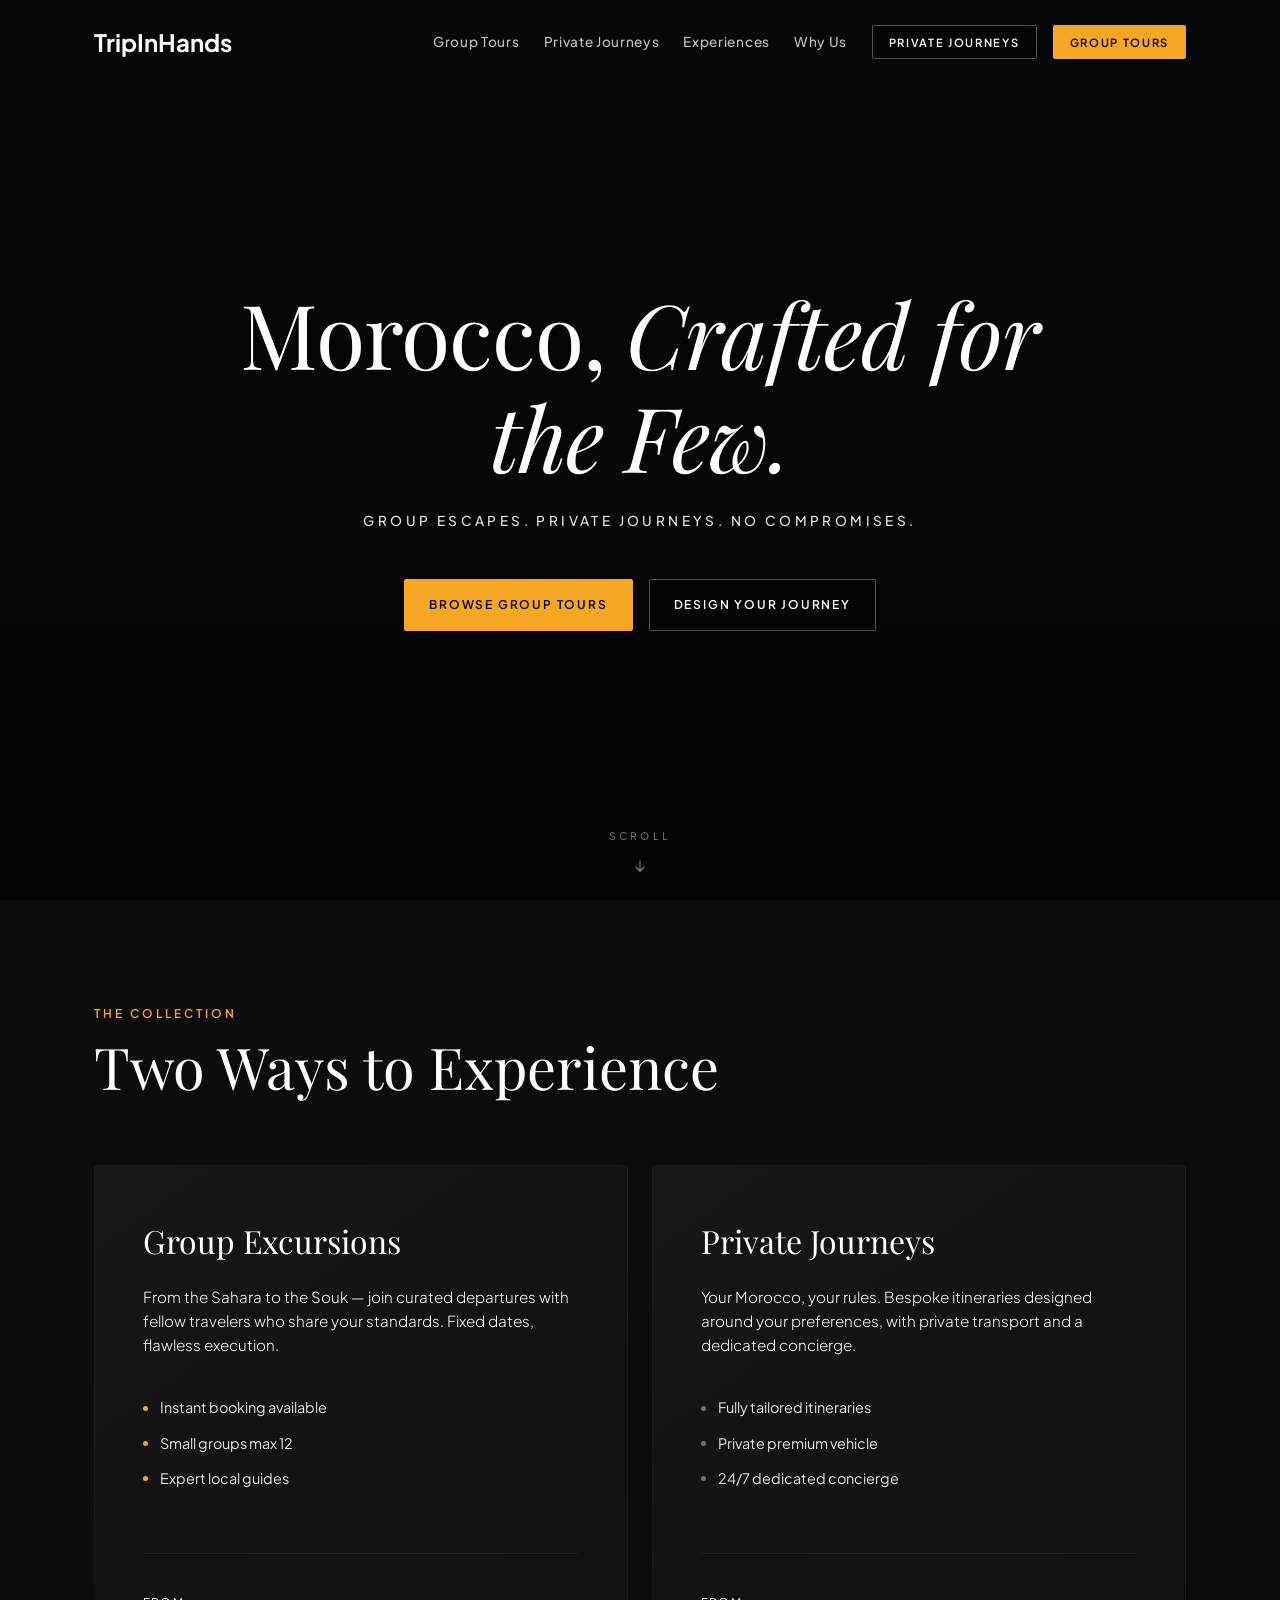
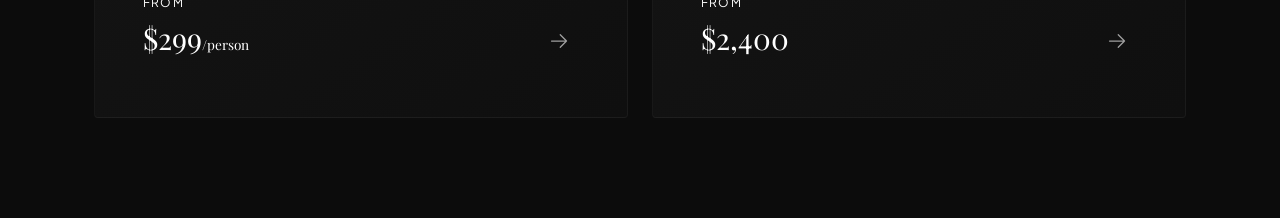
==== index.html @ e97094c2 "first commit" ====
<!DOCTYPE html>
<html lang="en">
<head>
    <meta charset="UTF-8">
    <meta name="viewport" content="width=device-width, initial-scale=1.0">
    <title>TripInHands - Luxury Morocco Expeditions</title>
    
    <link href="https://cdn.jsdelivr.net/npm/bootstrap@5.3.3/dist/css/bootstrap.min.css" rel="stylesheet">
    
    <link rel="preconnect" href="https://fonts.googleapis.com">
    <link rel="preconnect" href="https://fonts.gstatic.com" crossorigin>
    <link href="https://fonts.googleapis.com/css2?family=Playfair+Display:ital,wght@0,400;0,600;1,400&family=Plus+Jakarta+Sans:wght@300;400;500;600&display=swap" rel="stylesheet">

    <link rel="stylesheet" href="style.css">


</head>
<body>

    <header class="hero-section d-flex flex-column justify-content-between">
        
        <nav class="container-xl py-4 px-4">
            <div class="row align-items-center">
                
                <div class="col-6 col-lg-3">
                    <a href="#" class="text-white text-decoration-none fs-4 fw-bold tracking-tight">
                        TripInHands
                    </a>
                </div>

                <div class="col-lg-6 d-none d-lg-flex justify-content-center gap-4">
                    <a href="#group-tour" class="nav-link-custom">Group Tours</a>
                    <a href="#" class="nav-link-custom">Private Journeys</a>
                    <a href="#" class="nav-link-custom">Experiences</a>
                    <a href="#" class="nav-link-custom">Why Us</a>
                </div>

                <div class="col-6 col-lg-3 d-none d-sm-flex justify-content-end gap-3">
                    <a href="#" class="btn btn-outline-white py-2 px-3 text-nowrap" style="font-size: 0.7rem;">Private Journeys</a>
                    <a href="#" class="btn btn-gold py-2 px-3 text-nowrap" style="font-size: 0.7rem;">Group Tours</a>
                </div>

                <div class="col-6 d-sm-none d-flex justify-content-end">
                    <button class="btn border-0 p-1 text-white" id="menuToggleBtn" type="button" aria-label="Open Menu">
                        <svg width="24" height="24" fill="none" stroke="currentColor" stroke-width="2" viewBox="0 0 24 24">
                            <path stroke-linecap="round" stroke-linejoin="round" d="M4 6h16M4 12h16M4 18h16"/>
                        </svg>
                    </button>
                </div>

                <div class="col-6 d-none d-sm-flex d-lg-none justify-content-end">
                    <button class="btn border-1 border-white-50 p-2 text-white" id="tabletToggleBtn" type="button">
                        <span class="small uppercase me-1">Menu</span>
                    </button>
                </div>

            </div>
        </nav>

        <div class="container-md text-center my-auto py-5 px-4">
            <div class="row justify-content-center">
                <div class="col-xl-10">
                    
                    <h1 class="hero-title mb-4">
                        Morocco, <em>Crafted for the Few.</em>
                    </h1>
                    
                    <p class="hero-subtitle text-uppercase mb-5 mx-auto">
                        Group Escapes. Private Journeys. No Compromises.
                    </p>

                    <div class="d-flex flex-column flex-sm-row justify-content-center gap-3 max-w-md mx-auto">
                        <a href="#" class="btn btn-gold px-4 py-3">Browse Group Tours</a>
                        <a href="#" class="btn btn-outline-white px-4 py-3">Design Your Journey</a>
                    </div>

                </div>
            </div>
        </div>

        <div class="text-center pb-4">
            <div class="scroll-indicator text-uppercase mb-2">Scroll</div>
            <div class="bounce-icon">
                <svg width="14" height="14" fill="none" stroke="rgba(255,255,255,0.5)" stroke-width="2" viewBox="0 0 24 24">
                    <path stroke-linecap="round" stroke-linejoin="round" d="M19 14l-7 7m0 0l-7-7m7 7V3"/>
                </svg>
            </div>
        </div>

    </header>

    <div class="mobile-nav-overlay" id="mobileNavMenu">
        <button class="mobile-menu-close" id="menuCloseBtn" aria-label="Close Menu">&times;</button>
        <div class="d-flex flex-column align-items-center gap-4 text-center">
            <a href="#" class="fs-3 text-white text-decoration-none font-serif italic mb-3">TripInHands</a>
            <a href="#" class="nav-link-custom fs-5 py-1">Group Tours</a>
            <a href="#" class="nav-link-custom fs-5 py-1">Private Journeys</a>
            <a href="#" class="nav-link-custom fs-5 py-1">Experiences</a>
            <a href="#" class="nav-link-custom fs-5 py-1">Why Us</a>
            
            <div class="d-flex flex-column gap-2 mt-4 w-100 px-5">
                <a href="#" class="btn btn-gold w-100">Group Tours</a>
                <a href="#" class="btn btn-outline-white w-100">Private Journeys</a>
            </div>
        </div>
    </div>

    <!-- ========================== -->

    <!-- GROUP Section -->

    <!-- ========================== -->




    <section class="experience-section" id="group-tour">
        <div class="container container-md px-4">
            
            <div class="row">
                <div class="col-12 text-start">
                    <span class="section-label">The Collection</span>
                    <h2 class="section-title">Two Ways to Experience</h2>
                </div>
            </div>

            <div class="row g-4 justify-content-center">
                
                <div class="col-12 col-md-6">
                    <a href="#" class="experience-card delay-1" id="groupCard">
                        <div>
                            <h3 class="card-heading">Group Excursions</h3>
                            <p class="card-description">
                                From the Sahara to the Souk — join curated departures with fellow travelers who share your standards. Fixed dates, flawless execution.
                            </p>
                            <ul class="feature-list bullets-gold">
                                <li>Instant booking available</li>
                                <li>Small groups max 12</li>
                                <li>Expert local guides</li>
                            </ul>
                        </div>
                        
                        <div>
                            <div class="card-divider"></div>
                            <div class="d-flex align-items-end justify-content-between">
                                <div>
                                    <span class="price-label">From</span>
                                    <span class="price-value">$299<span class="price-unit">/person</span></span>
                                </div>
                                <div class="action-arrow">
                                    <svg width="20" height="20" fill="none" stroke-width="1.5" viewBox="0 0 24 24">
                                        <path stroke-linecap="round" stroke-linejoin="round" d="M13.5 4.5L21 12m0 0l-7.5 7.5M21 12H3"/>
                                    </svg>
                                </div>
                            </div>
                        </div>
                    </a>
                </div>

                <div class="col-12 col-md-6">
                    <a href="#" class="experience-card delay-2" id="privateCard">
                        <div>
                            <h3 class="card-heading">Private Journeys</h3>
                            <p class="card-description">
                                Your Morocco, your rules. Bespoke itineraries designed around your preferences, with private transport and a dedicated concierge.
                            </p>
                            <ul class="feature-list bullets-white">
                                <li>Fully tailored itineraries</li>
                                <li>Private premium vehicle</li>
                                <li>24/7 dedicated concierge</li>
                            </ul>
                        </div>
                        
                        <div>
                            <div class="card-divider"></div>
                            <div class="d-flex align-items-end justify-content-between">
                                <div>
                                    <span class="price-label">From</span>
                                    <span class="price-value">$2,400</span>
                                </div>
                                <div class="action-arrow">
                                    <svg width="20" height="20" fill="none" stroke-width="1.5" viewBox="0 0 24 24">
                                        <path stroke-linecap="round" stroke-linejoin="round" d="M13.5 4.5L21 12m0 0l-7.5 7.5M21 12H3"/>
                                    </svg>
                                </div>
                            </div>
                        </div>
                    </a>
                </div>

            </div>
        </div>
    </section>

    <script src="script.js"></script>

</body>
</html>
---- style.css ----
:root {
    --brand-gold: #F5A623;
    --brand-gold-hover: #e09216;
    --font-primary: 'Plus Jakarta Sans', sans-serif;
    --font-serif: 'Playfair Display', serif;
}

body {
    font-family: var(--font-primary);
    background-color: #0c0c0c;
    color: #ffffff;
    overflow-x: hidden;
}

/* Hero Container with Background Overlay */
.hero-section {
    position: relative;
    min-height: 100vh;
    background: linear-gradient(to bottom, rgba(0, 0, 0, 0.45), rgba(0, 0, 0, 0.7)),
        url('https://plus.unsplash.com/premium_photo-1733493684045-24bd8f1a26d4?q=80&w=1170&auto=format&fit=crop&ixlib=rb-4.1.0&ixid=M3wxMjA3fDB8MHxwaG90by1wYWdlfHx8fGVufDB8fHx8fA%3D%3D') no-repeat center center;
    background-size: cover;
    background-position: center;
}

/* Typography */
.hero-title {
    font-family: var(--font-serif);
    font-size: calc(2.8rem + 3.5vw);
    font-weight: 400;
    line-height: 1.15;
    letter-spacing: -0.01em;
    animation-name: hero-title;
    animation-duration: 1s;
}

@keyframes hero-title {
    from {
        transform: translateY(80px);
    }

    to {
        transform: translateY(0);
    }
}

.hero-title em {
    font-style: italic;
}

.hero-subtitle {
    font-size: 0.85rem;
    font-weight: 500;
    letter-spacing: 0.25em;
    color: rgba(255, 255, 255, 0.9);
    animation-name: hero-subtitle;
    animation-duration: 1.6s;
}

@keyframes hero-subtitle {
    from {
        transform: scale(0.6);
        opacity: 0.7;
    }

    to {
        transform: scale(1);
        opacity: 1;
    }
}

/* Buttons */
.btn-gold {
    background-color: var(--brand-gold);
    color: #000000;
    font-size: 0.75rem;
    font-weight: 600;
    text-transform: uppercase;
    letter-spacing: 0.15em;
    padding: 1rem 2.25rem;
    border-radius: 2px;
    border: 1px solid var(--brand-gold);
    transition: all 0.3s ease;
}

.btn-gold:hover {
    background-color: var(--brand-gold-hover);
    border-color: var(--brand-gold-hover);
    color: #000000;
}

.btn-outline-white {
    background-color: rgba(0, 0, 0, 0.2);
    backdrop-filter: blur(4px);
    -webkit-backdrop-filter: blur(4px);
    color: #ffffff;
    font-size: 0.75rem;
    font-weight: 600;
    text-transform: uppercase;
    letter-spacing: 0.15em;
    padding: 1rem 2.25rem;
    border-radius: 2px;
    border: 1px solid rgba(255, 255, 255, 0.3);
    transition: all 0.3s ease;
}

.btn-outline-white:hover {
    background-color: #ffffff;
    color: #000000;
    border-color: #ffffff;
}

/* Desktop Nav Link Layout */
.nav-link-custom {
    color: rgba(255, 255, 255, 0.75);
    font-size: 0.85rem;
    font-weight: 500;
    letter-spacing: 0.05em;
    text-decoration: none;
    transition: color 0.25s ease;
}

.nav-link-custom:hover {
    color: #ffffff;
}

/* Custom Fullscreen Mobile Overlay Navigation */
.mobile-nav-overlay {
    position: fixed;
    top: 0;
    left: 0;
    width: 100%;
    height: 100%;
    background-color: rgba(10, 10, 10, 0.98);
    z-index: 1050;
    display: flex;
    flex-direction: column;
    justify-content: center;
    align-items: center;
    opacity: 0;
    visibility: hidden;
    transition: opacity 0.4s ease, visibility 0.4s ease;
}

.mobile-nav-overlay.active {
    opacity: 1;
    visibility: visible;
}

.mobile-menu-close {
    position: absolute;
    top: 2rem;
    right: 1.5rem;
    background: none;
    border: none;
    color: white;
    font-size: 2rem;
    cursor: pointer;
}

/* Scroll Down Indicator Animations */
.scroll-indicator {
    font-size: 0.65rem;
    letter-spacing: 0.3em;
    color: rgba(255, 255, 255, 0.5);
}

@keyframes bounceDown {

    0%,
    100% {
        transform: translateY(0);
    }

    50% {
        transform: translateY(6px);
    }
}

.bounce-icon {
    animation: bounceDown 2s infinite ease-in-out;
}


/* ================================ */

/* GROUP Section */

/* ================================ */

.experience-section {
    padding: 100px 0;
}

.section-label {
    font-size: 0.75rem;
    text-transform: uppercase;
    letter-spacing: 0.25em;
    color: var(--brand-gold);
    font-weight: 600;
}

.section-title {
    font-family: var(--font-serif);
    font-size: calc(2rem + 2vw);
    font-weight: 400;
    margin-top: 0.5rem;
    margin-bottom: 4rem;
}

/* Luxury Experience Cards */
.experience-card {
    background: linear-gradient(145deg, #161616, #0F0F0F);
    border: 1px solid rgba(255, 255, 255, 0.04);
    border-radius: 4px;
    padding: 3.5rem 3rem;
    height: 100%;
    display: flex;
    flex-direction: column;
    justify-content: space-between;
    position: relative;
    cursor: pointer;
    text-decoration: none;
    color: #ffffff !important;

    /* Entry Animation State */
    opacity: 0;
    transform: translateY(40px);
    transition: opacity 0.8s cubic-bezier(0.215, 0.610, 0.355, 1),
        transform 0.8s cubic-bezier(0.215, 0.610, 0.355, 1),
        border-color 0.4s ease,
        box-shadow 0.4s ease;
}

/* Animated Reveal Class triggered by JS */
.experience-card.revealed {
    opacity: 1;
    transform: translateY(0);
}

/* Premium Hover Micro-interactions */
.experience-card:hover {
    border-color: rgba(245, 166, 35, 0.25);
    box-shadow: 0 20px 40px rgba(0, 0, 0, 0.5),
        inset 0 1px 0 rgba(255, 255, 255, 0.05);
}

.card-heading {
    font-family: var(--font-serif);
    font-size: 2rem;
    font-weight: 400;
    margin-bottom: 1.5rem;
}

.card-description {
    color: var(--text-muted);
    font-size: 0.95rem;
    line-height: 1.6;
    font-weight: 300;
    margin-bottom: 2.5rem;
}

/* Bullet List Configurations */
.feature-list {
    list-style: none;
    padding-left: 0;
    margin-bottom: 4rem;
}

.feature-list li {
    font-size: 0.9rem;
    margin-bottom: 0.85rem;
    display: flex;
    align-items: center;
    color: rgba(255, 255, 255, 0.9);
    font-weight: 400;
}

/* Image matched custom bullet markers */
.feature-list li::before {
    content: "";
    width: 5px;
    height: 5px;
    border-radius: 50%;
    display: inline-block;
    margin-right: 12px;
    flex-shrink: 0;
}

.bullets-gold li::before {
    background-color: var(--brand-gold);
}

.bullets-white li::before {
    background-color: rgba(255, 255, 255, 0.4);
}

/* Footer Element Separation Divider */
.card-divider {
    border-top: 1px solid rgba(255, 255, 255, 0.06);
    margin-bottom: 2.5rem;
    width: 100%;
}

/* Pricing & Action Arrow Mechanics */
.price-label {
    font-size: 0.75rem;
    text-transform: uppercase;
    letter-spacing: 0.1em;
    color: var(--text-muted);
    margin-bottom: 0.25rem;
    display: block;
}

.price-value {
    font-family: var(--font-serif);
    font-size: 1.85rem;
    font-weight: 400;
}

.price-unit {
    font-family: var(--font-sans);
    font-size: 0.85rem;
    color: var(--text-muted);
    font-weight: 400;
}

/* Interactive Arrow Link */
.action-arrow {
    display: flex;
    align-items: center;
    justify-content: center;
    width: 40px;
    height: 40px;
    transition: transform 0.4s cubic-bezier(0.25, 1, 0.5, 1);
}

.experience-card:hover .action-arrow {
    transform: translateX(8px);
}

.action-arrow svg {
    stroke: rgba(255, 255, 255, 0.6);
    transition: stroke 0.4s ease;
}

.experience-card:hover .action-arrow svg {
    stroke: #ffffff;
}

/* Staggered Delay offsets for entry clean look */
.delay-1 {
    transition-delay: 0.1s;
}

.delay-2 {
    transition-delay: 0.25s;
}
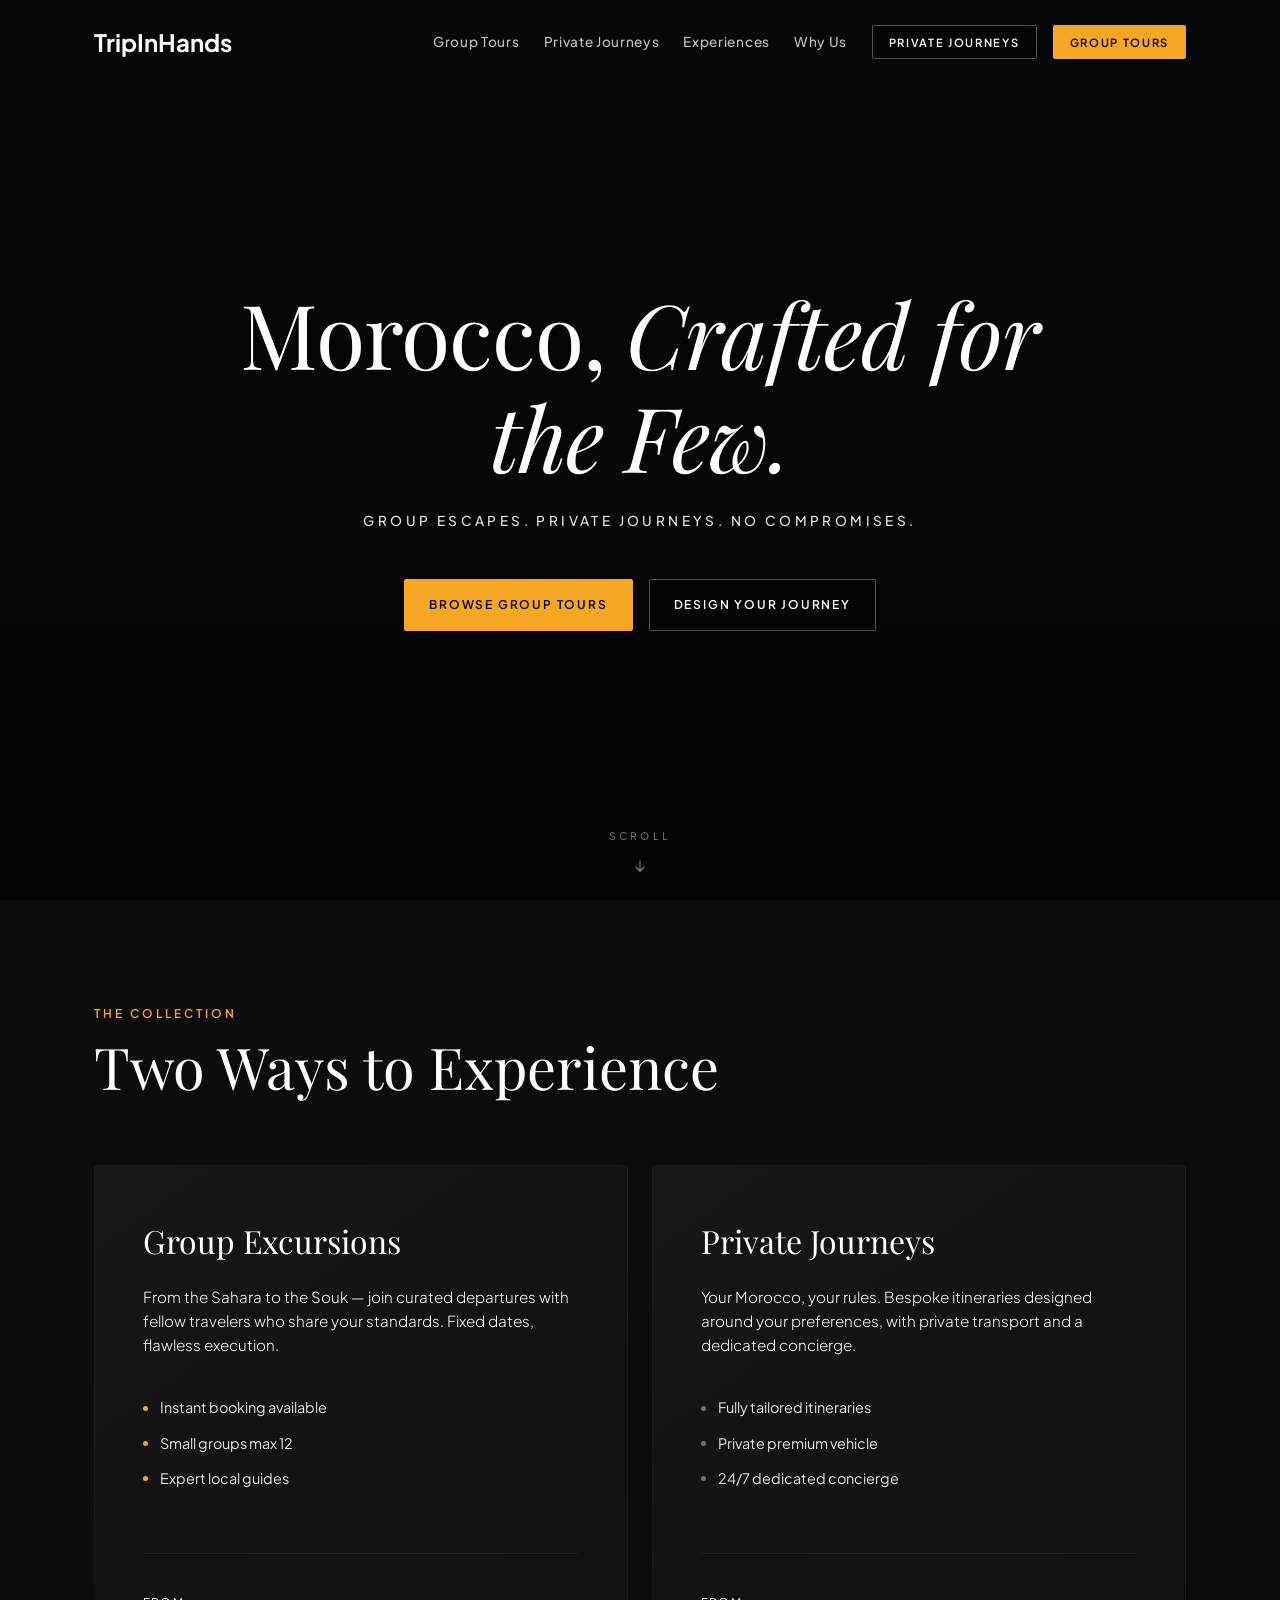
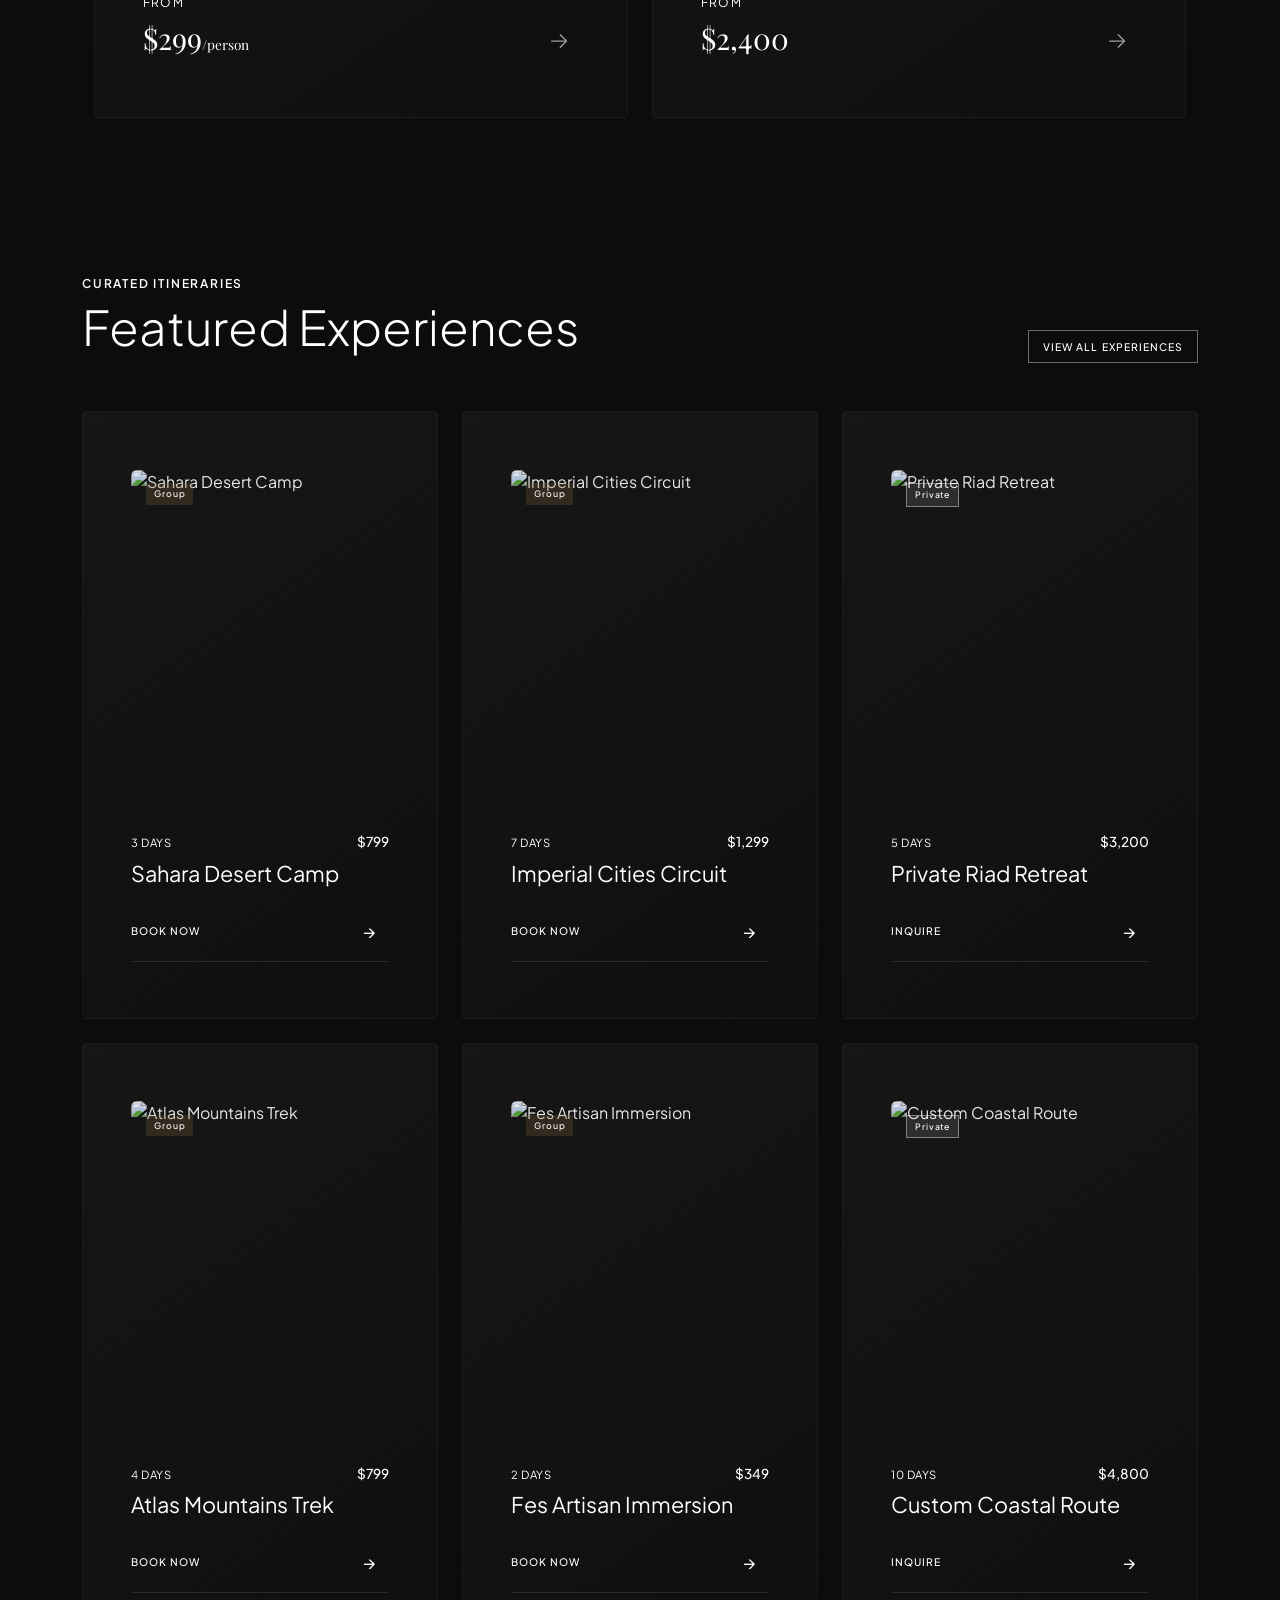
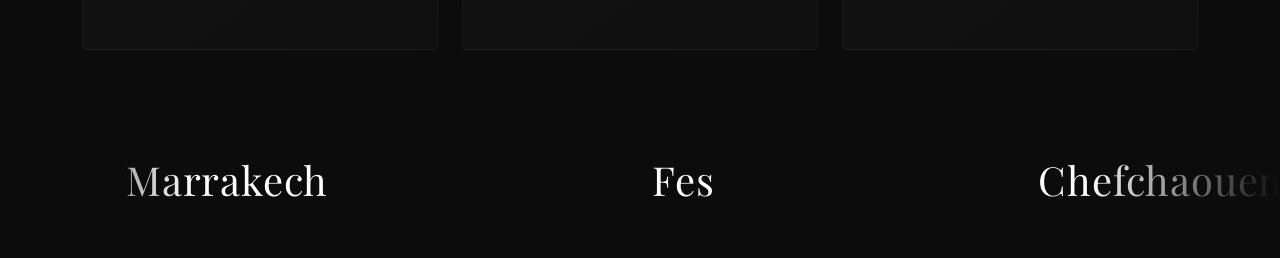
==== commit aca605cc: "add the experience page and the seciton of the citys" ====
--- a/index.html
+++ b/index.html
@@ -1,108 +1,165 @@
-<!DOCTYPE html>
+<!doctype html>
 <html lang="en">
-<head>
-    <meta charset="UTF-8">
-    <meta name="viewport" content="width=device-width, initial-scale=1.0">
+  <head>
+    <meta charset="UTF-8" />
+    <meta name="viewport" content="width=device-width, initial-scale=1.0" />
     <title>TripInHands - Luxury Morocco Expeditions</title>
-    
-    <link href="https://cdn.jsdelivr.net/npm/bootstrap@5.3.3/dist/css/bootstrap.min.css" rel="stylesheet">
-    
-    <link rel="preconnect" href="https://fonts.googleapis.com">
-    <link rel="preconnect" href="https://fonts.gstatic.com" crossorigin>
-    <link href="https://fonts.googleapis.com/css2?family=Playfair+Display:ital,wght@0,400;0,600;1,400&family=Plus+Jakarta+Sans:wght@300;400;500;600&display=swap" rel="stylesheet">
-
-    <link rel="stylesheet" href="style.css">
-
-
-</head>
-<body>
-
+
+    <link
+      href="https://cdn.jsdelivr.net/npm/bootstrap@5.3.3/dist/css/bootstrap.min.css"
+      rel="stylesheet"
+    />
+
+    <link rel="preconnect" href="https://fonts.googleapis.com" />
+    <link rel="preconnect" href="https://fonts.gstatic.com" crossorigin />
+    <link
+      href="https://fonts.googleapis.com/css2?family=Playfair+Display:ital,wght@0,400;0,600;1,400&family=Plus+Jakarta+Sans:wght@300;400;500;600&display=swap"
+      rel="stylesheet"
+    />
+
+    <link rel="stylesheet" href="style.css" />
+  </head>
+  <body>
     <header class="hero-section d-flex flex-column justify-content-between">
-        
-        <nav class="container-xl py-4 px-4">
-            <div class="row align-items-center">
-                
-                <div class="col-6 col-lg-3">
-                    <a href="#" class="text-white text-decoration-none fs-4 fw-bold tracking-tight">
-                        TripInHands
-                    </a>
-                </div>
-
-                <div class="col-lg-6 d-none d-lg-flex justify-content-center gap-4">
-                    <a href="#group-tour" class="nav-link-custom">Group Tours</a>
-                    <a href="#" class="nav-link-custom">Private Journeys</a>
-                    <a href="#" class="nav-link-custom">Experiences</a>
-                    <a href="#" class="nav-link-custom">Why Us</a>
-                </div>
-
-                <div class="col-6 col-lg-3 d-none d-sm-flex justify-content-end gap-3">
-                    <a href="#" class="btn btn-outline-white py-2 px-3 text-nowrap" style="font-size: 0.7rem;">Private Journeys</a>
-                    <a href="#" class="btn btn-gold py-2 px-3 text-nowrap" style="font-size: 0.7rem;">Group Tours</a>
-                </div>
-
-                <div class="col-6 d-sm-none d-flex justify-content-end">
-                    <button class="btn border-0 p-1 text-white" id="menuToggleBtn" type="button" aria-label="Open Menu">
-                        <svg width="24" height="24" fill="none" stroke="currentColor" stroke-width="2" viewBox="0 0 24 24">
-                            <path stroke-linecap="round" stroke-linejoin="round" d="M4 6h16M4 12h16M4 18h16"/>
-                        </svg>
-                    </button>
-                </div>
-
-                <div class="col-6 d-none d-sm-flex d-lg-none justify-content-end">
-                    <button class="btn border-1 border-white-50 p-2 text-white" id="tabletToggleBtn" type="button">
-                        <span class="small uppercase me-1">Menu</span>
-                    </button>
-                </div>
-
-            </div>
-        </nav>
-
-        <div class="container-md text-center my-auto py-5 px-4">
-            <div class="row justify-content-center">
-                <div class="col-xl-10">
-                    
-                    <h1 class="hero-title mb-4">
-                        Morocco, <em>Crafted for the Few.</em>
-                    </h1>
-                    
-                    <p class="hero-subtitle text-uppercase mb-5 mx-auto">
-                        Group Escapes. Private Journeys. No Compromises.
-                    </p>
-
-                    <div class="d-flex flex-column flex-sm-row justify-content-center gap-3 max-w-md mx-auto">
-                        <a href="#" class="btn btn-gold px-4 py-3">Browse Group Tours</a>
-                        <a href="#" class="btn btn-outline-white px-4 py-3">Design Your Journey</a>
-                    </div>
-
-                </div>
-            </div>
-        </div>
-
-        <div class="text-center pb-4">
-            <div class="scroll-indicator text-uppercase mb-2">Scroll</div>
-            <div class="bounce-icon">
-                <svg width="14" height="14" fill="none" stroke="rgba(255,255,255,0.5)" stroke-width="2" viewBox="0 0 24 24">
-                    <path stroke-linecap="round" stroke-linejoin="round" d="M19 14l-7 7m0 0l-7-7m7 7V3"/>
-                </svg>
-            </div>
-        </div>
-
+      <nav class="container-xl py-4 px-4">
+        <div class="row align-items-center">
+          <div class="col-6 col-lg-3">
+            <a
+              href="#"
+              class="text-white text-decoration-none fs-4 fw-bold tracking-tight"
+            >
+              TripInHands
+            </a>
+          </div>
+
+          <div class="col-lg-6 d-none d-lg-flex justify-content-center gap-4">
+            <a href="#group-tour" class="nav-link-custom">Group Tours</a>
+            <a href="#experience" class="nav-link-custom">Private Journeys</a>
+            <a href="#" class="nav-link-custom">Experiences</a>
+            <a href="#" class="nav-link-custom">Why Us</a>
+          </div>
+
+          <div
+            class="col-6 col-lg-3 d-none d-sm-flex justify-content-end gap-3"
+          >
+            <a
+              href="#"
+              class="btn btn-outline-white py-2 px-3 text-nowrap"
+              style="font-size: 0.7rem"
+              >Private Journeys</a
+            >
+            <a
+              href="#"
+              class="btn btn-gold py-2 px-3 text-nowrap"
+              style="font-size: 0.7rem"
+              >Group Tours</a
+            >
+          </div>
+
+          <div class="col-6 d-sm-none d-flex justify-content-end">
+            <button
+              class="btn border-0 p-1 text-white"
+              id="menuToggleBtn"
+              type="button"
+              aria-label="Open Menu"
+            >
+              <svg
+                width="24"
+                height="24"
+                fill="none"
+                stroke="currentColor"
+                stroke-width="2"
+                viewBox="0 0 24 24"
+              >
+                <path
+                  stroke-linecap="round"
+                  stroke-linejoin="round"
+                  d="M4 6h16M4 12h16M4 18h16"
+                />
+              </svg>
+            </button>
+          </div>
+
+          <div class="col-6 d-none d-sm-flex d-lg-none justify-content-end">
+            <button
+              class="btn border-1 border-white-50 p-2 text-white"
+              id="tabletToggleBtn"
+              type="button"
+            >
+              <span class="small uppercase me-1">Menu</span>
+            </button>
+          </div>
+        </div>
+      </nav>
+
+      <div class="container-md text-center my-auto py-5 px-4">
+        <div class="row justify-content-center">
+          <div class="col-xl-10">
+            <h1 class="hero-title mb-4">
+              Morocco, <em>Crafted for the Few.</em>
+            </h1>
+
+            <p class="hero-subtitle text-uppercase mb-5 mx-auto">
+              Group Escapes. Private Journeys. No Compromises.
+            </p>
+
+            <div
+              class="d-flex flex-column flex-sm-row justify-content-center gap-3 max-w-md mx-auto"
+            >
+              <a href="#" class="btn btn-gold px-4 py-3">Browse Group Tours</a>
+              <a href="#" class="btn btn-outline-white px-4 py-3"
+                >Design Your Journey</a
+              >
+            </div>
+          </div>
+        </div>
+      </div>
+
+      <div class="text-center pb-4">
+        <div class="scroll-indicator text-uppercase mb-2">Scroll</div>
+        <div class="bounce-icon">
+          <svg
+            width="14"
+            height="14"
+            fill="none"
+            stroke="rgba(255,255,255,0.5)"
+            stroke-width="2"
+            viewBox="0 0 24 24"
+          >
+            <path
+              stroke-linecap="round"
+              stroke-linejoin="round"
+              d="M19 14l-7 7m0 0l-7-7m7 7V3"
+            />
+          </svg>
+        </div>
+      </div>
     </header>
 
     <div class="mobile-nav-overlay" id="mobileNavMenu">
-        <button class="mobile-menu-close" id="menuCloseBtn" aria-label="Close Menu">&times;</button>
-        <div class="d-flex flex-column align-items-center gap-4 text-center">
-            <a href="#" class="fs-3 text-white text-decoration-none font-serif italic mb-3">TripInHands</a>
-            <a href="#" class="nav-link-custom fs-5 py-1">Group Tours</a>
-            <a href="#" class="nav-link-custom fs-5 py-1">Private Journeys</a>
-            <a href="#" class="nav-link-custom fs-5 py-1">Experiences</a>
-            <a href="#" class="nav-link-custom fs-5 py-1">Why Us</a>
-            
-            <div class="d-flex flex-column gap-2 mt-4 w-100 px-5">
-                <a href="#" class="btn btn-gold w-100">Group Tours</a>
-                <a href="#" class="btn btn-outline-white w-100">Private Journeys</a>
-            </div>
-        </div>
+      <button
+        class="mobile-menu-close"
+        id="menuCloseBtn"
+        aria-label="Close Menu"
+      >
+        &times;
+      </button>
+      <div class="d-flex flex-column align-items-center gap-4 text-center">
+        <a
+          href="#"
+          class="fs-3 text-white text-decoration-none font-serif italic mb-3"
+          >TripInHands</a
+        >
+        <a href="#" class="nav-link-custom fs-5 py-1">Group Tours</a>
+        <a href="#" class="nav-link-custom fs-5 py-1">Private Journeys</a>
+        <a href="#" class="nav-link-custom fs-5 py-1">Experiences</a>
+        <a href="#" class="nav-link-custom fs-5 py-1">Why Us</a>
+
+        <div class="d-flex flex-column gap-2 mt-4 w-100 px-5">
+          <a href="#" class="btn btn-gold w-100">Group Tours</a>
+          <a href="#" class="btn btn-outline-white w-100">Private Journeys</a>
+        </div>
+      </div>
     </div>
 
     <!-- ========================== -->
@@ -111,88 +168,381 @@
 
     <!-- ========================== -->
 
-
-
-
     <section class="experience-section" id="group-tour">
-        <div class="container container-md px-4">
-            
-            <div class="row">
-                <div class="col-12 text-start">
-                    <span class="section-label">The Collection</span>
-                    <h2 class="section-title">Two Ways to Experience</h2>
-                </div>
-            </div>
-
-            <div class="row g-4 justify-content-center">
-                
-                <div class="col-12 col-md-6">
-                    <a href="#" class="experience-card delay-1" id="groupCard">
-                        <div>
-                            <h3 class="card-heading">Group Excursions</h3>
-                            <p class="card-description">
-                                From the Sahara to the Souk — join curated departures with fellow travelers who share your standards. Fixed dates, flawless execution.
-                            </p>
-                            <ul class="feature-list bullets-gold">
-                                <li>Instant booking available</li>
-                                <li>Small groups max 12</li>
-                                <li>Expert local guides</li>
-                            </ul>
-                        </div>
-                        
-                        <div>
-                            <div class="card-divider"></div>
-                            <div class="d-flex align-items-end justify-content-between">
-                                <div>
-                                    <span class="price-label">From</span>
-                                    <span class="price-value">$299<span class="price-unit">/person</span></span>
-                                </div>
-                                <div class="action-arrow">
-                                    <svg width="20" height="20" fill="none" stroke-width="1.5" viewBox="0 0 24 24">
-                                        <path stroke-linecap="round" stroke-linejoin="round" d="M13.5 4.5L21 12m0 0l-7.5 7.5M21 12H3"/>
-                                    </svg>
-                                </div>
-                            </div>
-                        </div>
-                    </a>
-                </div>
-
-                <div class="col-12 col-md-6">
-                    <a href="#" class="experience-card delay-2" id="privateCard">
-                        <div>
-                            <h3 class="card-heading">Private Journeys</h3>
-                            <p class="card-description">
-                                Your Morocco, your rules. Bespoke itineraries designed around your preferences, with private transport and a dedicated concierge.
-                            </p>
-                            <ul class="feature-list bullets-white">
-                                <li>Fully tailored itineraries</li>
-                                <li>Private premium vehicle</li>
-                                <li>24/7 dedicated concierge</li>
-                            </ul>
-                        </div>
-                        
-                        <div>
-                            <div class="card-divider"></div>
-                            <div class="d-flex align-items-end justify-content-between">
-                                <div>
-                                    <span class="price-label">From</span>
-                                    <span class="price-value">$2,400</span>
-                                </div>
-                                <div class="action-arrow">
-                                    <svg width="20" height="20" fill="none" stroke-width="1.5" viewBox="0 0 24 24">
-                                        <path stroke-linecap="round" stroke-linejoin="round" d="M13.5 4.5L21 12m0 0l-7.5 7.5M21 12H3"/>
-                                    </svg>
-                                </div>
-                            </div>
-                        </div>
-                    </a>
-                </div>
-
-            </div>
-        </div>
+      <div class="container container-md px-4">
+        <div class="row">
+          <div class="col-12 text-start">
+            <span class="section-label">The Collection</span>
+            <h2 class="section-title">Two Ways to Experience</h2>
+          </div>
+        </div>
+
+        <div class="row g-4 justify-content-center">
+          <div class="col-12 col-md-6">
+            <a href="#" class="experience-card delay-1" id="groupCard">
+              <div>
+                <h3 class="card-heading">Group Excursions</h3>
+                <p class="card-description">
+                  From the Sahara to the Souk — join curated departures with
+                  fellow travelers who share your standards. Fixed dates,
+                  flawless execution.
+                </p>
+                <ul class="feature-list bullets-gold">
+                  <li>Instant booking available</li>
+                  <li>Small groups max 12</li>
+                  <li>Expert local guides</li>
+                </ul>
+              </div>
+
+              <div>
+                <div class="card-divider"></div>
+                <div class="d-flex align-items-end justify-content-between">
+                  <div>
+                    <span class="price-label">From</span>
+                    <span class="price-value"
+                      >$299<span class="price-unit">/person</span></span
+                    >
+                  </div>
+                  <div class="action-arrow">
+                    <svg
+                      width="20"
+                      height="20"
+                      fill="none"
+                      stroke-width="1.5"
+                      viewBox="0 0 24 24"
+                    >
+                      <path
+                        stroke-linecap="round"
+                        stroke-linejoin="round"
+                        d="M13.5 4.5L21 12m0 0l-7.5 7.5M21 12H3"
+                      />
+                    </svg>
+                  </div>
+                </div>
+              </div>
+            </a>
+          </div>
+
+          <div class="col-12 col-md-6">
+            <a href="#" class="experience-card delay-2" id="privateCard">
+              <div>
+                <h3 class="card-heading">Private Journeys</h3>
+                <p class="card-description">
+                  Your Morocco, your rules. Bespoke itineraries designed around
+                  your preferences, with private transport and a dedicated
+                  concierge.
+                </p>
+                <ul class="feature-list bullets-white">
+                  <li>Fully tailored itineraries</li>
+                  <li>Private premium vehicle</li>
+                  <li>24/7 dedicated concierge</li>
+                </ul>
+              </div>
+
+              <div>
+                <div class="card-divider"></div>
+                <div class="d-flex align-items-end justify-content-between">
+                  <div>
+                    <span class="price-label">From</span>
+                    <span class="price-value">$2,400</span>
+                  </div>
+                  <div class="action-arrow">
+                    <svg
+                      width="20"
+                      height="20"
+                      fill="none"
+                      stroke-width="1.5"
+                      viewBox="0 0 24 24"
+                    >
+                      <path
+                        stroke-linecap="round"
+                        stroke-linejoin="round"
+                        d="M13.5 4.5L21 12m0 0l-7.5 7.5M21 12H3"
+                      />
+                    </svg>
+                  </div>
+                </div>
+              </div>
+            </a>
+          </div>
+        </div>
+      </div>
     </section>
 
+    <!-- ============================= -->
+
+    <!-- EXPERIENCE Section -->
+
+    <!-- ============================= -->
+
+    <section class="featured-experiences-section py-5" id="experience">
+      <div class="container py-1">
+        <div
+          class="row align-items-end mb-5"
+          data-aos="fade-up"
+          data-aos-duration="1000"
+        >
+          <div class="col-md-8 col-8">
+            <span
+              class="text-uppercase tracking-wider text-amber fs-7 small-title"
+              >Curated Itineraries</span
+            >
+            <h2 class="display-5 text-white ff-serif mt-1">
+              Featured Experiences
+            </h2>
+          </div>
+          <div class="col-md-4 col-4 text-end">
+            <a
+              href="#"
+              class="btn btn-outline-light btn-view-all text-uppercase"
+              >View All Experiences</a
+            >
+          </div>
+        </div>
+
+        <div class="row g-4">
+          <div
+            class="col-10 col-md-6 col-lg-4 mx-auto"
+            data-aos="fade-up"
+            data-aos-delay="100"
+          >
+            <div class="experience-card">
+              <div class="card-img-wrapper">
+                <span class="badge-type">Group</span>
+                <img
+                  src="https://images.unsplash.com/photo-1547234935-80c7145ec969?auto=format&fit=crop&w=600&q=80"
+                  alt="Sahara Desert Camp"
+                  class="card-img-custom"
+                />
+              </div>
+              <div class="card-content-body">
+                <div
+                  class="d-flex justify-content-between align-items-center mb-2"
+                >
+                  <span class="card-duration text-uppercase">3 Days</span>
+                  <span class="card-price">$799</span>
+                </div>
+                <h3 class="card-title ff-serif">Sahara Desert Camp</h3>
+                <div class="card-footer-action">
+                  <span class="action-text text-uppercase">Book Now</span>
+                  <span class="action-arrow">&rarr;</span>
+                </div>
+              </div>
+            </div>
+          </div>
+
+          <div
+            class="col-10 col-md-6 col-lg-4 mx-auto"
+            data-aos="fade-up"
+            data-aos-delay="200"
+          >
+            <div class="experience-card">
+              <div class="card-img-wrapper">
+                <span class="badge-type">Group</span>
+                <img
+                  src="https://images.unsplash.com/photo-1539650116574-8efeb43e2750?auto=format&fit=crop&w=600&q=80"
+                  alt="Imperial Cities Circuit"
+                  class="card-img-custom"
+                />
+              </div>
+              <div class="card-content-body">
+                <div
+                  class="d-flex justify-content-between align-items-center mb-2"
+                >
+                  <span class="card-duration text-uppercase">7 Days</span>
+                  <span class="card-price">$1,299</span>
+                </div>
+                <h3 class="card-title ff-serif">Imperial Cities Circuit</h3>
+                <div class="card-footer-action">
+                  <span class="action-text text-uppercase">Book Now</span>
+                  <span class="action-arrow">&rarr;</span>
+                </div>
+              </div>
+            </div>
+          </div>
+
+          <div
+            class="col-10 col-md-6 col-lg-4 mx-auto"
+            data-aos="fade-up"
+            data-aos-delay="300"
+          >
+            <div class="experience-card">
+              <div class="card-img-wrapper">
+                <span class="badge-type badge-private">Private</span>
+                <img
+                  src="https://images.unsplash.com/photo-1582610116397-edb318620f90?auto=format&fit=crop&w=600&q=80"
+                  alt="Private Riad Retreat"
+                  class="card-img-custom"
+                />
+              </div>
+              <div class="card-content-body">
+                <div
+                  class="d-flex justify-content-between align-items-center mb-2"
+                >
+                  <span class="card-duration text-uppercase">5 Days</span>
+                  <span class="card-price">$3,200</span>
+                </div>
+                <h3 class="card-title ff-serif">Private Riad Retreat</h3>
+                <div class="card-footer-action">
+                  <span class="action-text text-uppercase">Inquire</span>
+                  <span class="action-arrow">&rarr;</span>
+                </div>
+              </div>
+            </div>
+          </div>
+
+          <div
+            class="col-10 col-md-6 col-lg-4 mx-auto"
+            data-aos="fade-up"
+            data-aos-delay="100"
+          >
+            <div class="experience-card">
+              <div class="card-img-wrapper">
+                <span class="badge-type">Group</span>
+                <img
+                  src="https://images.unsplash.com/photo-1464822759023-fed622ff2c3b?auto=format&fit=crop&w=600&q=80"
+                  alt="Atlas Mountains Trek"
+                  class="card-img-custom"
+                />
+              </div>
+              <div class="card-content-body">
+                <div
+                  class="d-flex justify-content-between align-items-center mb-2"
+                >
+                  <span class="card-duration text-uppercase">4 Days</span>
+                  <span class="card-price">$799</span>
+                </div>
+                <h3 class="card-title ff-serif">Atlas Mountains Trek</h3>
+                <div class="card-footer-action">
+                  <span class="action-text text-uppercase">Book Now</span>
+                  <span class="action-arrow">&rarr;</span>
+                </div>
+              </div>
+            </div>
+          </div>
+
+          <div
+            class="col-10 col-md-6 col-lg-4 mx-auto"
+            data-aos="fade-up"
+            data-aos-delay="200"
+          >
+            <div class="experience-card">
+              <div class="card-img-wrapper">
+                <span class="badge-type">Group</span>
+                <img
+                  src="https://images.unsplash.com/photo-1557503799-fac6a98054b3?fm=jpg&q=60&w=3000&auto=format&fit=crop&ixlib=rb-4.1.0&ixid=M3wxMjA3fDB8MHxzZWFyY2h8Mnx8ZmV6fGVufDB8fDB8fHww"
+                  alt="Fes Artisan Immersion"
+                  class="card-img-custom"
+                />
+              </div>
+              <div class="card-content-body">
+                <div
+                  class="d-flex justify-content-between align-items-center mb-2"
+                >
+                  <span class="card-duration text-uppercase">2 Days</span>
+                  <span class="card-price">$349</span>
+                </div>
+                <h3 class="card-title ff-serif">Fes Artisan Immersion</h3>
+                <div class="card-footer-action">
+                  <span class="action-text text-uppercase">Book Now</span>
+                  <span class="action-arrow">&rarr;</span>
+                </div>
+              </div>
+            </div>
+          </div>
+
+          <div
+            class="col-10 col-md-6 col-lg-4 mx-auto"
+            data-aos="fade-up"
+            data-aos-delay="300"
+          >
+            <div class="experience-card">
+              <div class="card-img-wrapper">
+                <span class="badge-type badge-private">Private</span>
+                <img
+                  src="https://images.unsplash.com/photo-1507525428034-b723cf961d3e?auto=format&fit=crop&w=600&q=80"
+                  alt="Custom Coastal Route"
+                  class="card-img-custom"
+                />
+              </div>
+              <div class="card-content-body">
+                <div
+                  class="d-flex justify-content-between align-items-center mb-2"
+                >
+                  <span class="card-duration text-uppercase">10 Days</span>
+                  <span class="card-price">$4,800</span>
+                </div>
+                <h3 class="card-title ff-serif">Custom Coastal Route</h3>
+                <div class="card-footer-action">
+                  <span class="action-text text-uppercase">Inquire</span>
+                  <span class="action-arrow">&rarr;</span>
+                </div>
+              </div>
+            </div>
+          </div>
+        </div>
+      </div>
+    </section>
+
+    <!-- ========================== -->
+
+    <!-- Mark Section -->
+
+    <!-- ========================== -->
+
+    <section class="marquee-section py-5">
+      <div class="container-fluid px-0 position-relative">
+        <!-- The Infinite Scrolling Track -->
+        <div class="marquee-wrapper">
+          <div class="marquee-inner">
+            <!-- Group 1 (Original List matching image_b4b1fe.png) -->
+            <div class="marquee-group">
+              <span class="marquee-item" data-bg="marrakech.jpg"
+                >Marrakech</span
+              >
+              <span class="marquee-item" data-bg="fes.jpg">Fes</span>
+              <span class="marquee-item" data-bg="chefchaouen.jpg"
+                >Chefchaouen</span
+              >
+              <span class="marquee-item" data-bg="sahara.jpg">Sahara</span>
+              <span class="marquee-item" data-bg="essaouira.jpg"
+                >Essaouira</span
+              >
+              <span class="marquee-item" data-bg="atlas.jpg"
+                >Atlas Mountains</span
+              >
+              <span class="marquee-item" data-bg="casablanca.jpg"
+                >Casablanca</span
+              >
+              <span class="marquee-item" data-bg="rabat.jpg">Rabat</span>
+            </div>
+
+            <!-- Group 2 (Exact Duplicate for Seamless Endless Loop) -->
+            <div class="marquee-group" aria-hidden="true">
+              <span class="marquee-item" data-bg="marrakech.jpg"
+                >Marrakech</span
+              >
+              <span class="marquee-item" data-bg="fes.jpg">Fes</span>
+              <span class="marquee-item" data-bg="chefchaouen.jpg"
+                >Chefchaouen</span
+              >
+              <span class="marquee-item" data-bg="sahara.jpg">Sahara</span>
+              <span class="marquee-item" data-bg="essaouira.jpg"
+                >Essaouira</span
+              >
+              <span class="marquee-item" data-bg="atlas.jpg"
+                >Atlas Mountains</span
+              >
+              <span class="marquee-item" data-bg="casablanca.jpg"
+                >Casablanca</span
+              >
+              <span class="marquee-item" data-bg="rabat.jpg">Rabat</span>
+            </div>
+          </div>
+        </div>
+      </div>
+    </section>
+
     <script src="script.js"></script>
-
-</body>
-</html>+  </body>
+</html>
--- a/style.css
+++ b/style.css
@@ -235,6 +235,7 @@
 .experience-card.revealed {
     opacity: 1;
     transform: translateY(0);
+    
 }
 
 /* Premium Hover Micro-interactions */
@@ -354,4 +355,288 @@
 
 .delay-2 {
     transition-delay: 0.25s;
-}+}
+
+
+/* ======================== */
+
+/* EXPREIENCE Section */
+
+/* ======================== */
+
+
+.text-amber {
+    color: var(--amber-gold);
+}
+.tracking-wider {
+    letter-spacing: 0.15em;
+}
+.small-title {
+    font-size: 0.75rem;
+    font-weight: 600;
+}
+
+/* --- Layout Background --- */
+.featured-experiences-section {
+    background-color: var(--bg-dark);
+}
+
+/* --- Top Header Button --- */
+.btn-view-all {
+    font-size: 0.65rem;
+    letter-spacing: 0.1em;
+    padding: 8px 14px;
+    border-radius: 0;
+    border-color: rgba(255, 255, 255, 0.4);
+    color: #ffffff;
+    font-weight: 500;
+    transition: all 0.3s ease;
+}
+.btn-view-all:hover {
+    background-color: #ffffff;
+    color: var(--bg-dark);
+    border-color: #ffffff;
+}
+
+@media(max-width: 576px) {
+    .btn-view-all {
+        font-size: 0.55rem;
+        padding: 6px 10px;
+    }
+}
+
+/* --- Experience Cards Structure --- */
+.experience-card {
+    background-color: transparent;
+    cursor: pointer;
+    display: flex;
+    flex-direction: column;
+    height: 100%;
+    position: relative;
+    transition: transform 0.4s cubic-bezier(0.16, 1, 0.3, 1);
+}
+
+/* Image zoom & frame wrapper */
+.card-img-wrapper {
+    position: relative;
+    overflow: hidden;
+    aspect-ratio: 3 / 4; /* Perfect vertical portrait crop matched from UI */
+    width: 100%;
+    border-radius: 6px;
+}
+
+.card-img-custom {
+    width: 100%;
+    height: 100%;
+    border-radius: 6px;
+    object-fit: cover;
+    transition: transform 0.6s cubic-bezier(0.16, 1, 0.3, 1);
+    filter: brightness(0.9);
+}
+
+/* Overlay Badge System */
+.badge-type {
+    position: absolute;
+    top: 15px;
+    left: 15px;
+    z-index: 10;
+    font-size: 0.55rem;
+    text-size-adjust: uppercase;
+    letter-spacing: 0.1em;
+    padding: 4px 8px;
+    background: rgba(140, 106, 62, 0.25);
+    border: 1px solid var(--amber-gold);
+    color: var(--amber-gold);
+    font-weight: 500;
+}
+.badge-private {
+    background: rgba(255, 255, 255, 0.1);
+    border: 1px solid rgba(255, 255, 255, 0.4);
+    color: #ffffff;
+}
+
+/* Card Metadata details */
+.card-content-body {
+    padding: 20px 0 10px 0;
+    border-bottom: 1px solid rgba(255, 255, 255, 0.1);
+    transition: border-color 0.3s ease;
+}
+
+.card-duration {
+    font-size: 0.7rem;
+    color: var(--text-muted);
+    letter-spacing: 0.05em;
+}
+
+.card-price {
+    font-size: 0.85rem;
+    font-weight: 500;
+    color: var(--amber-gold);
+}
+
+.card-title {
+    font-size: 1.35rem;
+    font-weight: 400;
+    color: #ffffff;
+    margin-top: 4px;
+    margin-bottom: 24px;
+    transition: color 0.3s ease;
+}
+
+/* Dynamic Interactive Footer */
+
+.card-footer-action {
+    display: flex;
+    justify-content: space-between;
+    align-items: center;
+}
+
+.action-text {
+    font-size: 0.65rem;
+    letter-spacing: 0.1em;
+    color: #ffffff;
+    font-weight: 500;
+}
+
+.action-arrow {
+    font-size: 1.1rem;
+    color: #ffffff;
+    transform: translateX(0);
+    transition: transform 0.3s cubic-bezier(0.16, 1, 0.3, 1);
+}
+
+/* --- Complex Interaction Hover States --- */
+.experience-card:hover .card-img-custom {
+    transform: scale(1.05);
+}
+
+
+.experience-card:hover .card-title {
+    color: var(--amber-gold);
+}
+
+.experience-card:hover .card-content-body {
+    border-color: rgba(195, 155, 98, 0.4);
+}
+
+.experience-card:hover .action-arrow {
+    transform: translateX(6px);
+    color: var(--amber-gold);
+}
+
+
+
+/* ======================== */
+
+/* Mark Section */
+
+/* ======================== */
+
+
+.marquee-section {
+    width: 100%;
+    background-color: var(--bg-dark-pitch);
+    overflow: hidden;
+    position: relative;
+}
+
+/* Gradient Mask to smoothly fade items in on the left and out on the right */
+.marquee-wrapper {
+    display: flex;
+    overflow: hidden;
+    width: 100%;
+    mask-image: linear-gradient(to right, transparent 0%, black 15%, black 85%, transparent 100%);
+    -webkit-mask-image: linear-gradient(to right, transparent 0%, black 15%, black 85%, transparent 100%);
+}
+
+.marquee-inner {
+    display: flex;
+    width: max-content;
+    flex-wrap: nowrap;
+}
+
+/* --- The Animation Engine --- */
+.marquee-group {
+    display: flex;
+    align-items: center;
+    justify-content: space-around;
+    min-width: 100%;
+    gap: 4.5rem; /* Gap between cities */
+    padding-right: 4.5rem;
+    animation: scrollContinuous var(--marquee-speed) linear infinite;
+}
+
+/* Smooth slow down when an agency partner or client hovers a destination */
+.marquee-inner:hover .marquee-group {
+    animation-play-state: paused;
+}
+
+@keyframes scrollContinuous {
+    0% {
+        transform: translate3d(0, 0, 0);
+    }
+    100% {
+        transform: translate3d(-100%, 0, 0);
+    }
+}
+
+/* --- Typography Item Styles --- */
+.marquee-item {
+    font-family: 'Playfair Display', serif;
+    font-size: 2.5rem;
+    font-weight: 400;
+    color: var(--text-silver-gray);
+    white-space: nowrap;
+    cursor: pointer;
+    letter-spacing: 0.02em;
+    display: inline-block;
+    transition: color 0.4s cubic-bezier(0.25, 1, 0.5, 1), 
+                transform 0.4s cubic-bezier(0.25, 1, 0.5, 1),
+                text-shadow 0.4s ease;
+}
+
+/* Interactive Hover States */
+.marquee-item:hover {
+    color: var(--text-white);
+    transform: scale(1.04) translateY(-2px);
+    text-shadow: 0 10px 25px rgba(195, 155, 98, 0.15);
+}
+
+/* Optional Class applied when hovering an item to dim out neighbors */
+.marquee-inner:hover .marquee-item:not(:hover) {
+    color: rgba(255, 255, 255, 0.15);
+    filter: blur(1px);
+}
+
+/* --- Background Preview Window (Bonus Luxury FX) --- */
+.marquee-bg-preview {
+    position: fixed;
+    top: 0;
+    left: 0;
+    width: 100vw;
+    height: 100vh;
+    z-index: -1;
+    background-size: cover;
+    background-position: center;
+    opacity: 0;
+    filter: brightness(0.25) contrast(1.1);
+    transition: opacity 0.6s ease, transform 0.6s ease;
+    transform: scale(1.02);
+    pointer-events: none;
+}
+
+.marquee-bg-preview.visible {
+    opacity: 1;
+    transform: scale(1);
+}
+
+/* --- Responsive Adjustments --- */
+@media (max-width: 992px) {
+    .marquee-item { font-size: 2rem; }
+    .marquee-group { gap: 3rem; padding-right: 3rem; }
+}
+
+@media (max-width: 576px) {
+    .marquee-item { font-size: 1.5rem; }
+    .marquee-group { gap: 2rem; padding-right: 2rem; }
+}
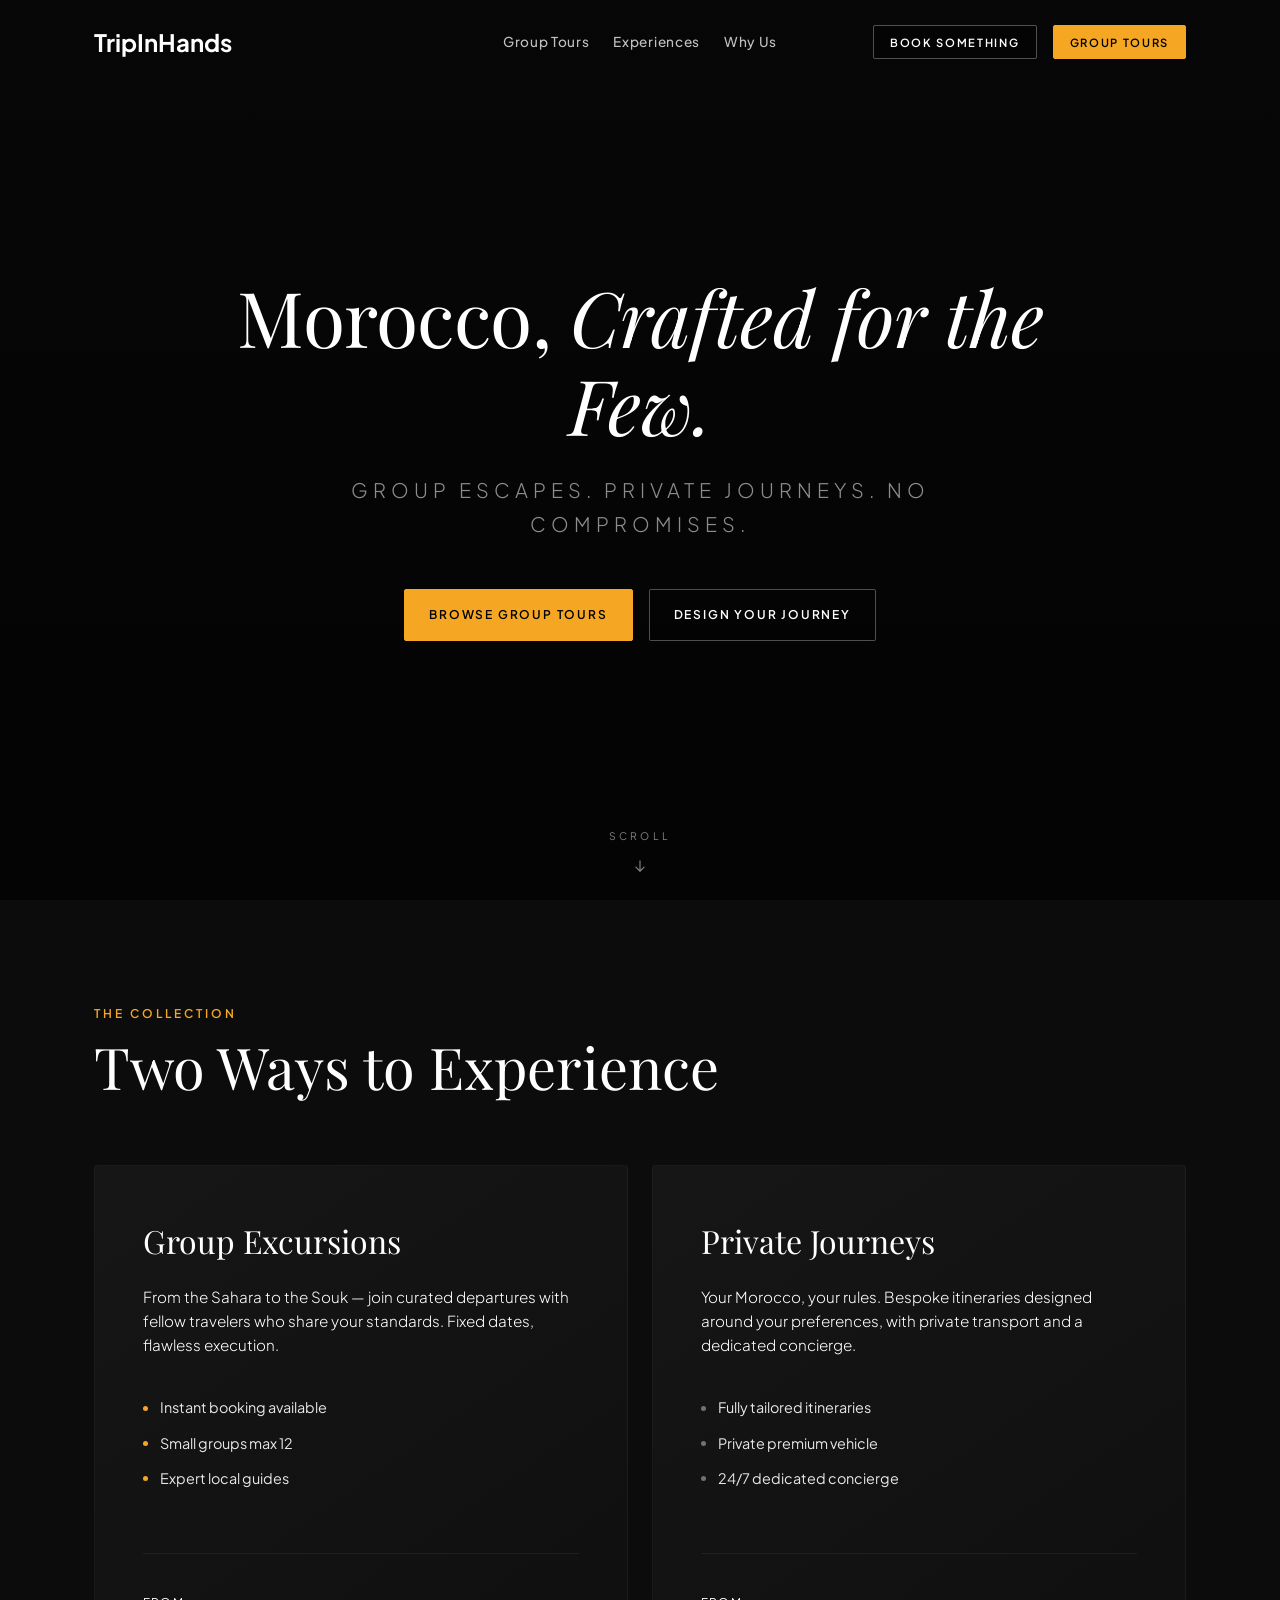
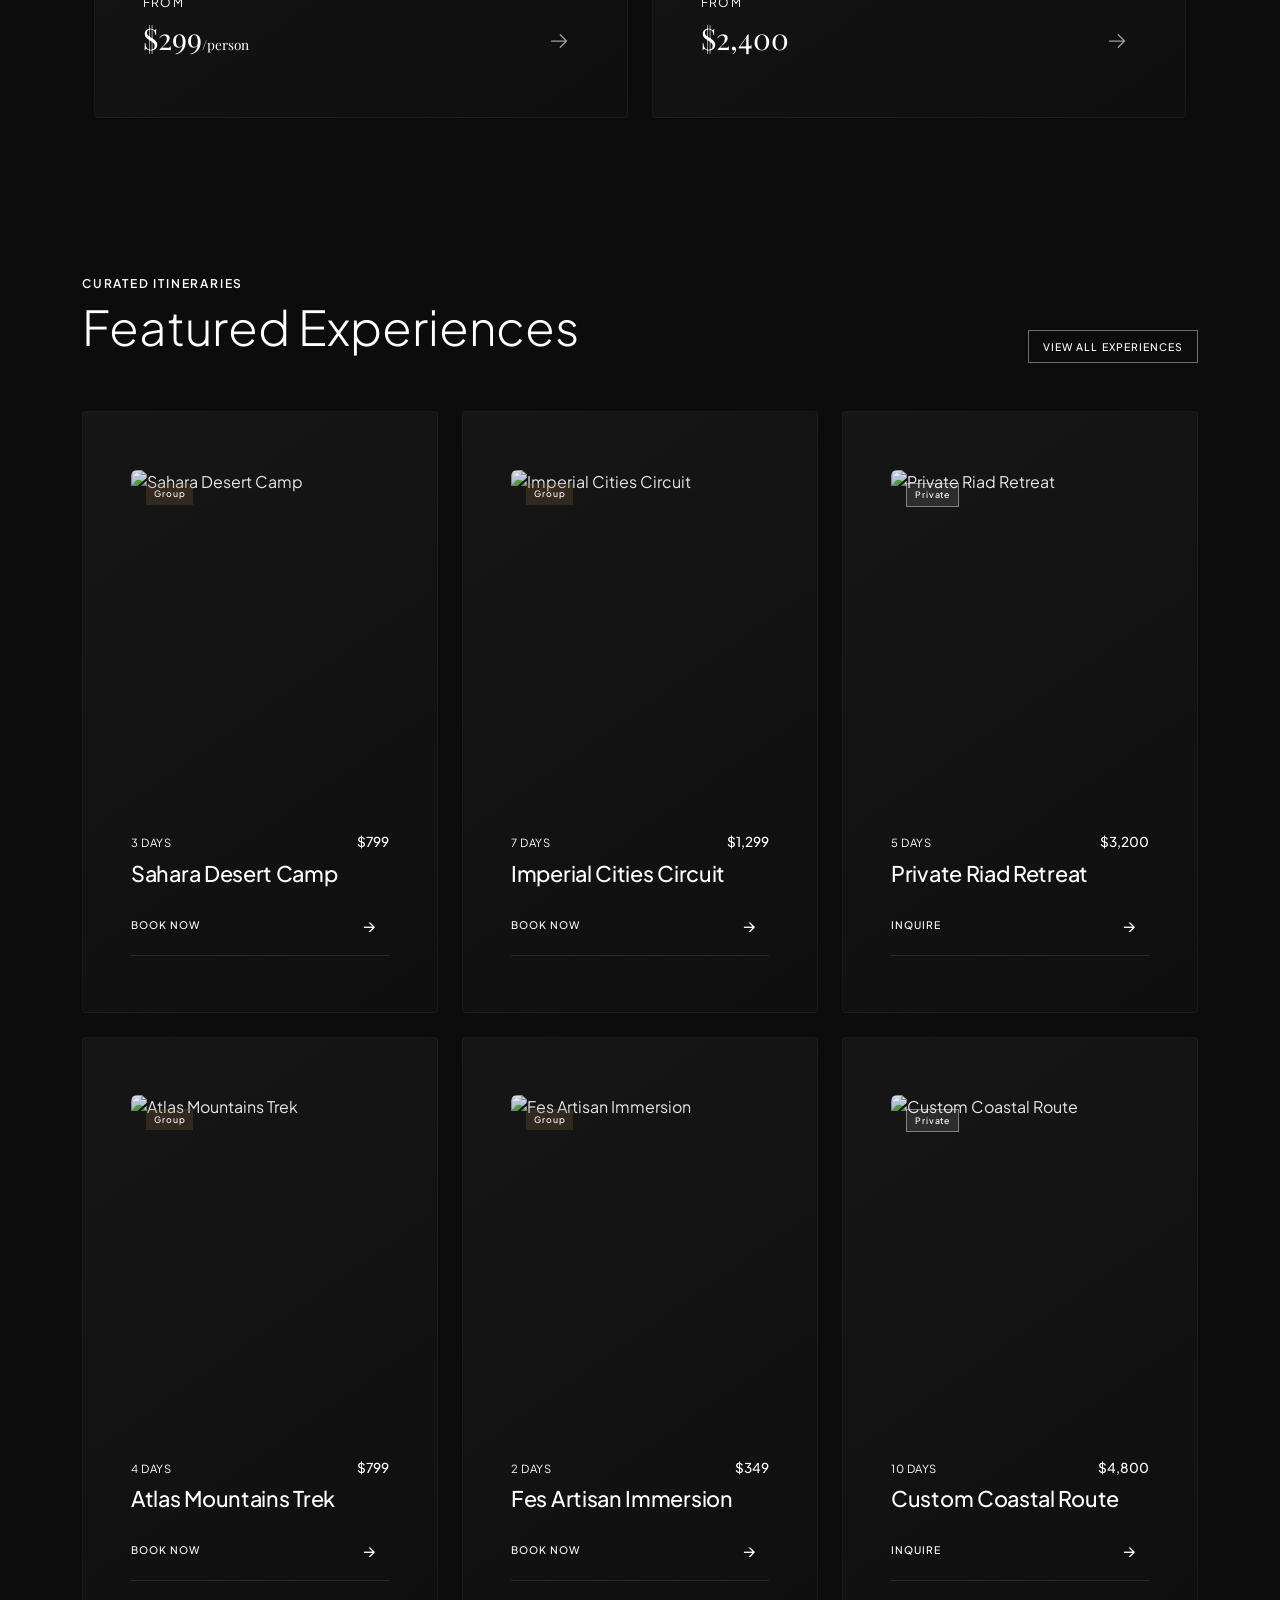
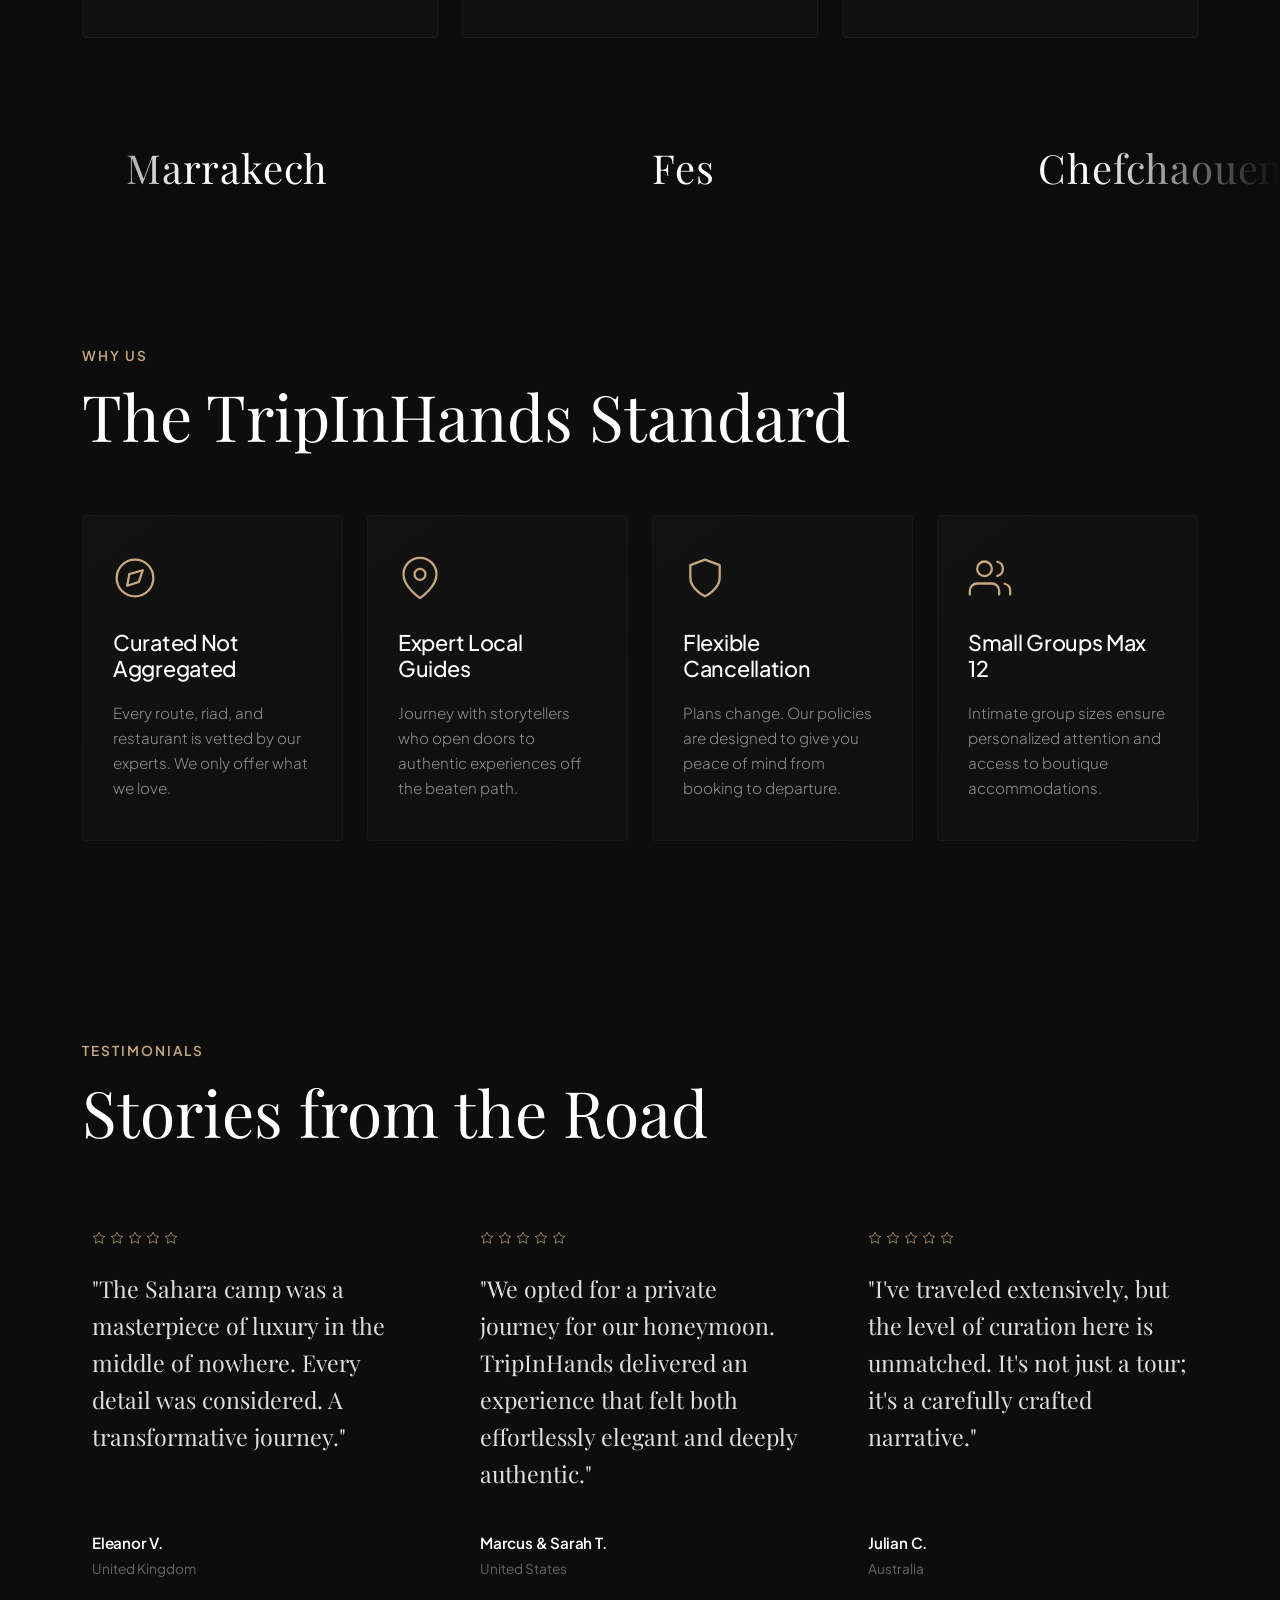
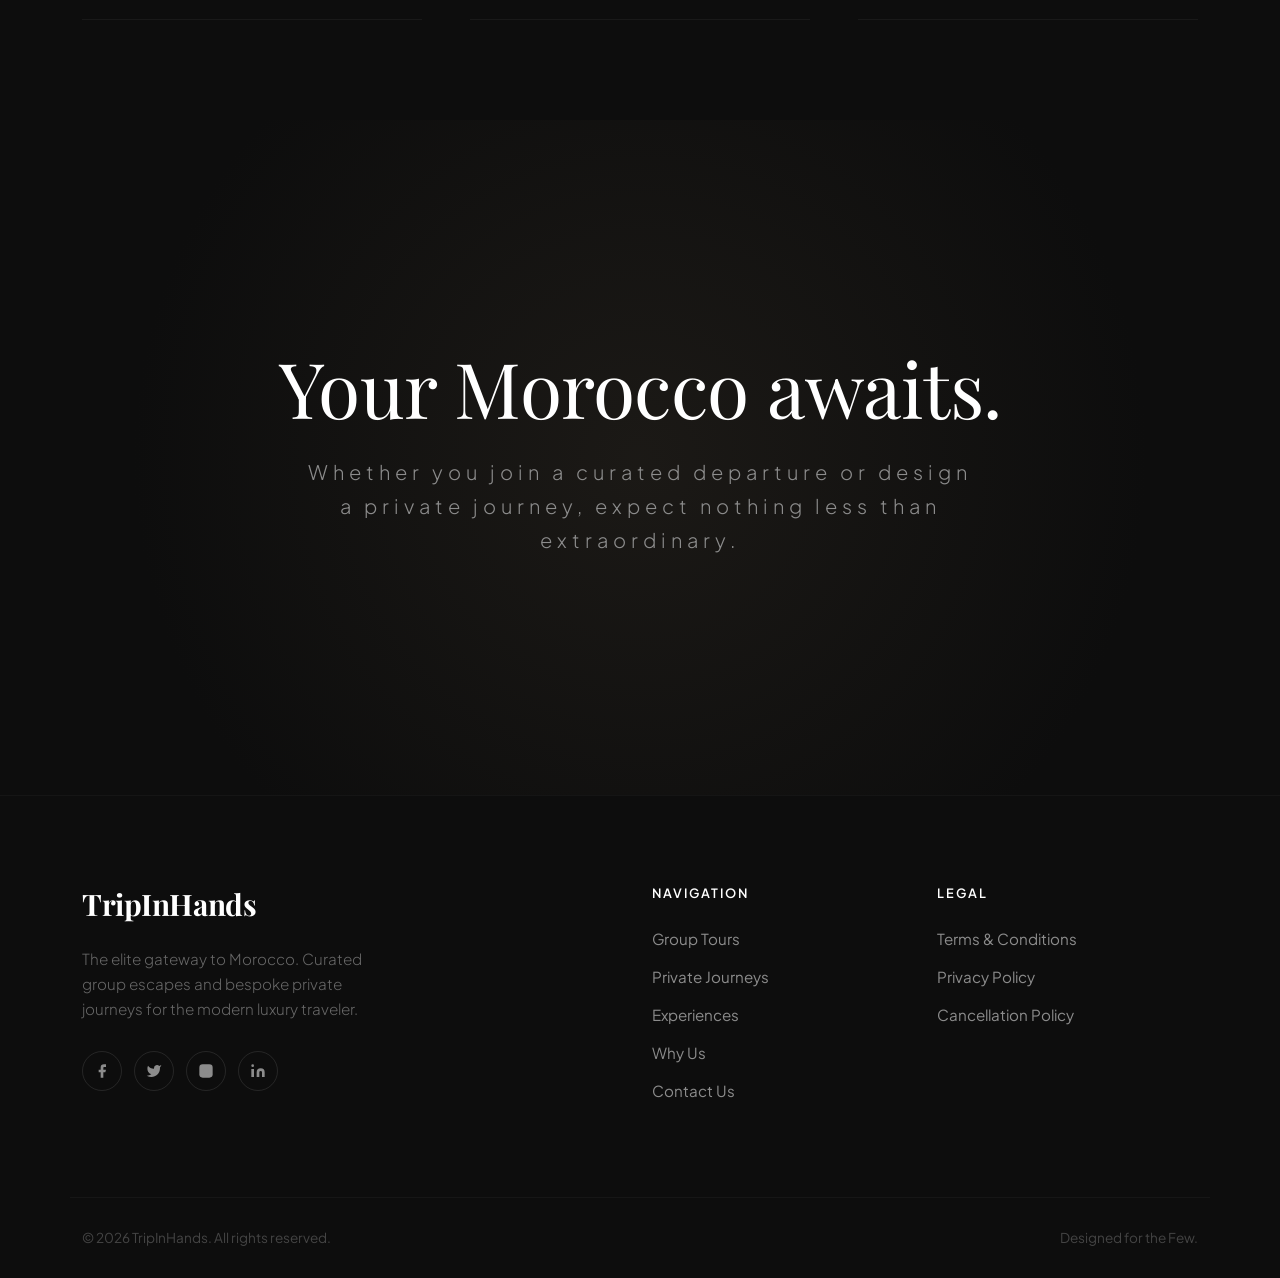
==== commit 99e0f0e7: "add the booking page and 'why us' and the footer and comment" ====
--- a/index.html
+++ b/index.html
@@ -34,22 +34,21 @@
 
           <div class="col-lg-6 d-none d-lg-flex justify-content-center gap-4">
             <a href="#group-tour" class="nav-link-custom">Group Tours</a>
-            <a href="#experience" class="nav-link-custom">Private Journeys</a>
-            <a href="#" class="nav-link-custom">Experiences</a>
-            <a href="#" class="nav-link-custom">Why Us</a>
+            <a href="#experience" class="nav-link-custom">Experiences</a>
+            <a href="#why-us" class="nav-link-custom">Why Us</a>
           </div>
 
           <div
             class="col-6 col-lg-3 d-none d-sm-flex justify-content-end gap-3"
           >
             <a
-              href="#"
+              href="book.html"
               class="btn btn-outline-white py-2 px-3 text-nowrap"
               style="font-size: 0.7rem"
-              >Private Journeys</a
+              >Book something</a
             >
             <a
-              href="#"
+              href="#group-tour"
               class="btn btn-gold py-2 px-3 text-nowrap"
               style="font-size: 0.7rem"
               >Group Tours</a
@@ -150,15 +149,14 @@
           class="fs-3 text-white text-decoration-none font-serif italic mb-3"
           >TripInHands</a
         >
-        <a href="#" class="nav-link-custom fs-5 py-1">Group Tours</a>
-        <a href="#" class="nav-link-custom fs-5 py-1">Private Journeys</a>
-        <a href="#" class="nav-link-custom fs-5 py-1">Experiences</a>
-        <a href="#" class="nav-link-custom fs-5 py-1">Why Us</a>
-
-        <div class="d-flex flex-column gap-2 mt-4 w-100 px-5">
+        <a href="#group-tour" class="nav-link-custom">Group Tours</a>
+        <a href="#experience" class="nav-link-custom">Experiences</a>
+        <a href="#why-us" class="nav-link-custom">Why Us</a>
+
+        <!-- <div class="d-flex flex-column gap-2 mt-4 w-100 px-5">
           <a href="#" class="btn btn-gold w-100">Group Tours</a>
           <a href="#" class="btn btn-outline-white w-100">Private Journeys</a>
-        </div>
+        </div> -->
       </div>
     </div>
 
@@ -310,7 +308,7 @@
               <div class="card-img-wrapper">
                 <span class="badge-type">Group</span>
                 <img
-                  src="https://images.unsplash.com/photo-1547234935-80c7145ec969?auto=format&fit=crop&w=600&q=80"
+                  src="https://i.pinimg.com/736x/e5/ef/4e/e5ef4e3978be109f1ff717a28545721f.jpg"
                   alt="Sahara Desert Camp"
                   class="card-img-custom"
                 />
@@ -340,7 +338,7 @@
               <div class="card-img-wrapper">
                 <span class="badge-type">Group</span>
                 <img
-                  src="https://images.unsplash.com/photo-1539650116574-8efeb43e2750?auto=format&fit=crop&w=600&q=80"
+                  src="https://i.pinimg.com/control1/1200x/38/82/59/3882594b1f581de67736dc42bfcd3e01.jpg"
                   alt="Imperial Cities Circuit"
                   class="card-img-custom"
                 />
@@ -370,7 +368,7 @@
               <div class="card-img-wrapper">
                 <span class="badge-type badge-private">Private</span>
                 <img
-                  src="https://images.unsplash.com/photo-1582610116397-edb318620f90?auto=format&fit=crop&w=600&q=80"
+                  src="https://i.pinimg.com/1200x/5c/61/41/5c61415bc5a0f12faba3e24e286d5a9f.jpg"
                   alt="Private Riad Retreat"
                   class="card-img-custom"
                 />
@@ -400,7 +398,7 @@
               <div class="card-img-wrapper">
                 <span class="badge-type">Group</span>
                 <img
-                  src="https://images.unsplash.com/photo-1464822759023-fed622ff2c3b?auto=format&fit=crop&w=600&q=80"
+                  src="https://i.pinimg.com/736x/08/e4/97/08e497200698d965252e426fe7802f66.jpg"
                   alt="Atlas Mountains Trek"
                   class="card-img-custom"
                 />
@@ -430,7 +428,7 @@
               <div class="card-img-wrapper">
                 <span class="badge-type">Group</span>
                 <img
-                  src="https://images.unsplash.com/photo-1557503799-fac6a98054b3?fm=jpg&q=60&w=3000&auto=format&fit=crop&ixlib=rb-4.1.0&ixid=M3wxMjA3fDB8MHxzZWFyY2h8Mnx8ZmV6fGVufDB8fDB8fHww"
+                  src="https://i.pinimg.com/1200x/b3/64/ce/b364ce356ad894eea3f830f5726347f1.jpg"
                   alt="Fes Artisan Immersion"
                   class="card-img-custom"
                 />
@@ -460,7 +458,7 @@
               <div class="card-img-wrapper">
                 <span class="badge-type badge-private">Private</span>
                 <img
-                  src="https://images.unsplash.com/photo-1507525428034-b723cf961d3e?auto=format&fit=crop&w=600&q=80"
+                  src="https://i.pinimg.com/736x/95/d8/5d/95d85dfe837c622237866b9a1ec5b3e5.jpg"
                   alt="Custom Coastal Route"
                   class="card-img-custom"
                 />
@@ -490,7 +488,7 @@
 
     <!-- ========================== -->
 
-    <section class="marquee-section py-5">
+    <section class="marquee-section py-5" id="why-us">
       <div class="container-fluid px-0 position-relative">
         <!-- The Infinite Scrolling Track -->
         <div class="marquee-wrapper">
@@ -543,6 +541,370 @@
       </div>
     </section>
 
+    <!-- ================== -->
+
+    <!-- Why chose us Section -->
+
+    <!-- ================== -->
+
+    <section class="features-section">
+      <div class="container">
+        <!-- Section Header -->
+        <div class="row m-0 animate-fade-in">
+          <div class="col-12 ps-0">
+            <div class="sub-title">Why Us</div>
+            <h2 class="main-title">The TripInHands Standard</h2>
+          </div>
+        </div>
+
+        <!-- Feature Grid -->
+        <div class="row g-4 justify-content-center">
+          <!-- Card 1: Compass -->
+          <div class="col-12 col-md-6 col-xl-3 animate-fade-in delay-1">
+            <div class="feature-card">
+              <div class="icon-wrapper">
+                <svg viewBox="0 0 24 24">
+                  <circle cx="12" cy="12" r="10"></circle>
+                  <polygon
+                    points="16.24,7.76 14.12,14.12 7.76,16.24 8.88,9.88"
+                  ></polygon>
+                </svg>
+              </div>
+              <h4 class="card-title">Curated Not Aggregated</h4>
+              <p class="card-text">
+                Every route, riad, and restaurant is vetted by our experts. We
+                only offer what we love.
+              </p>
+            </div>
+          </div>
+
+          <!-- Card 2: Map Pin / Guide -->
+          <div class="col-12 col-md-6 col-xl-3 animate-fade-in delay-2">
+            <div class="feature-card">
+              <div class="icon-wrapper">
+                <svg viewBox="0 0 24 24">
+                  <path
+                    d="M21 10c0 7-9 13-9 13s-9-6-9-13a9 9 0 0 1 18 0z"
+                  ></path>
+                  <circle cx="12" cy="10" r="3"></circle>
+                </svg>
+              </div>
+              <h4 class="card-title">Expert Local Guides</h4>
+              <p class="card-text">
+                Journey with storytellers who open doors to authentic
+                experiences off the beaten path.
+              </p>
+            </div>
+          </div>
+
+          <!-- Card 3: Shield / Cancellation -->
+          <div class="col-12 col-md-6 col-xl-3 animate-fade-in delay-3">
+            <div class="feature-card">
+              <div class="icon-wrapper">
+                <svg viewBox="0 0 24 24">
+                  <path d="M12 22s8-4 8-10V5l-8-3-8 3v7c0 6 8 10 8 10z"></path>
+                </svg>
+              </div>
+              <h4 class="card-title">Flexible Cancellation</h4>
+              <p class="card-text">
+                Plans change. Our policies are designed to give you peace of
+                mind from booking to departure.
+              </p>
+            </div>
+          </div>
+
+          <!-- Card 4: Users / Small Groups -->
+          <div class="col-12 col-md-6 col-xl-3 animate-fade-in delay-4">
+            <div class="feature-card">
+              <div class="icon-wrapper">
+                <svg viewBox="0 0 24 24">
+                  <path d="M17 21v-2a4 4 0 0 0-4-4H5a4 4 0 0 0-4 4v2"></path>
+                  <circle cx="9" cy="7" r="4"></circle>
+                  <path d="M23 21v-2a4 4 0 0 0-3-3.87"></path>
+                  <path d="M16 3.13a4 4 0 0 1 0 7.75"></path>
+                </svg>
+              </div>
+              <h4 class="card-title">Small Groups Max 12</h4>
+              <p class="card-text">
+                Intimate group sizes ensure personalized attention and access to
+                boutique accommodations.
+              </p>
+            </div>
+          </div>
+        </div>
+      </div>
+    </section>
+
+    <!-- ================= -->
+
+    <!-- Stories Section -->
+
+    <!-- ================= -->
+
+    <section class="testimonials-section">
+      <div class="container">
+        <!-- Header Area -->
+        <div class="row m-0 animate-fade-in">
+          <div class="col-12 ps-0">
+            <div class="sub-title">Testimonials</div>
+            <h2 class="main-title">Stories from the Road</h2>
+          </div>
+        </div>
+
+        <!-- Testimonials Grid Layout -->
+        <div class="row gx-5 gy-4 justify-content-center">
+          <!-- Testimonial 1 -->
+          <div class="col-12 col-md-6 col-lg-4 animate-fade-in delay-1">
+            <div class="testimonial-item">
+              <div>
+                <div class="stars-wrapper">
+                  <!-- Inline SVG Stars for Razor Sharp Quality -->
+                  <svg viewBox="0 0 24 24">
+                    <polygon
+                      points="12 2 15.09 8.26 22 9.27 17 14.14 18.18 21.02 12 17.77 5.82 21.02 7 14.14 2 9.27 8.91 8.26 12 2"
+                    ></polygon>
+                  </svg>
+                  <svg viewBox="0 0 24 24">
+                    <polygon
+                      points="12 2 15.09 8.26 22 9.27 17 14.14 18.18 21.02 12 17.77 5.82 21.02 7 14.14 2 9.27 8.91 8.26 12 2"
+                    ></polygon>
+                  </svg>
+                  <svg viewBox="0 0 24 24">
+                    <polygon
+                      points="12 2 15.09 8.26 22 9.27 17 14.14 18.18 21.02 12 17.77 5.82 21.02 7 14.14 2 9.27 8.91 8.26 12 2"
+                    ></polygon>
+                  </svg>
+                  <svg viewBox="0 0 24 24">
+                    <polygon
+                      points="12 2 15.09 8.26 22 9.27 17 14.14 18.18 21.02 12 17.77 5.82 21.02 7 14.14 2 9.27 8.91 8.26 12 2"
+                    ></polygon>
+                  </svg>
+                  <svg viewBox="0 0 24 24">
+                    <polygon
+                      points="12 2 15.09 8.26 22 9.27 17 14.14 18.18 21.02 12 17.77 5.82 21.02 7 14.14 2 9.27 8.91 8.26 12 2"
+                    ></polygon>
+                  </svg>
+                </div>
+                <p class="quote-text">
+                  "The Sahara camp was a masterpiece of luxury in the middle of
+                  nowhere. Every detail was considered. A transformative
+                  journey."
+                </p>
+              </div>
+              <div>
+                <div class="author-name">Eleanor V.</div>
+                <div class="author-location">United Kingdom</div>
+              </div>
+            </div>
+          </div>
+
+          <!-- Testimonial 2 -->
+          <div class="col-12 col-md-6 col-lg-4 animate-fade-in delay-2">
+            <div class="testimonial-item">
+              <div>
+                <div class="stars-wrapper">
+                  <svg viewBox="0 0 24 24">
+                    <polygon
+                      points="12 2 15.09 8.26 22 9.27 17 14.14 18.18 21.02 12 17.77 5.82 21.02 7 14.14 2 9.27 8.91 8.26 12 2"
+                    ></polygon>
+                  </svg>
+                  <svg viewBox="0 0 24 24">
+                    <polygon
+                      points="12 2 15.09 8.26 22 9.27 17 14.14 18.18 21.02 12 17.77 5.82 21.02 7 14.14 2 9.27 8.91 8.26 12 2"
+                    ></polygon>
+                  </svg>
+                  <svg viewBox="0 0 24 24">
+                    <polygon
+                      points="12 2 15.09 8.26 22 9.27 17 14.14 18.18 21.02 12 17.77 5.82 21.02 7 14.14 2 9.27 8.91 8.26 12 2"
+                    ></polygon>
+                  </svg>
+                  <svg viewBox="0 0 24 24">
+                    <polygon
+                      points="12 2 15.09 8.26 22 9.27 17 14.14 18.18 21.02 12 17.77 5.82 21.02 7 14.14 2 9.27 8.91 8.26 12 2"
+                    ></polygon>
+                  </svg>
+                  <svg viewBox="0 0 24 24">
+                    <polygon
+                      points="12 2 15.09 8.26 22 9.27 17 14.14 18.18 21.02 12 17.77 5.82 21.02 7 14.14 2 9.27 8.91 8.26 12 2"
+                    ></polygon>
+                  </svg>
+                </div>
+                <p class="quote-text">
+                  "We opted for a private journey for our honeymoon. TripInHands
+                  delivered an experience that felt both effortlessly elegant
+                  and deeply authentic."
+                </p>
+              </div>
+              <div>
+                <div class="author-name">Marcus & Sarah T.</div>
+                <div class="author-location">United States</div>
+              </div>
+            </div>
+          </div>
+
+          <!-- Testimonial 3 -->
+          <div class="col-12 col-md-6 col-lg-4 animate-fade-in delay-3">
+            <div class="testimonial-item">
+              <div>
+                <div class="stars-wrapper">
+                  <svg viewBox="0 0 24 24">
+                    <polygon
+                      points="12 2 15.09 8.26 22 9.27 17 14.14 18.18 21.02 12 17.77 5.82 21.02 7 14.14 2 9.27 8.91 8.26 12 2"
+                    ></polygon>
+                  </svg>
+                  <svg viewBox="0 0 24 24">
+                    <polygon
+                      points="12 2 15.09 8.26 22 9.27 17 14.14 18.18 21.02 12 17.77 5.82 21.02 7 14.14 2 9.27 8.91 8.26 12 2"
+                    ></polygon>
+                  </svg>
+                  <svg viewBox="0 0 24 24">
+                    <polygon
+                      points="12 2 15.09 8.26 22 9.27 17 14.14 18.18 21.02 12 17.77 5.82 21.02 7 14.14 2 9.27 8.91 8.26 12 2"
+                    ></polygon>
+                  </svg>
+                  <svg viewBox="0 0 24 24">
+                    <polygon
+                      points="12 2 15.09 8.26 22 9.27 17 14.14 18.18 21.02 12 17.77 5.82 21.02 7 14.14 2 9.27 8.91 8.26 12 2"
+                    ></polygon>
+                  </svg>
+                  <svg viewBox="0 0 24 24">
+                    <polygon
+                      points="12 2 15.09 8.26 22 9.27 17 14.14 18.18 21.02 12 17.77 5.82 21.02 7 14.14 2 9.27 8.91 8.26 12 2"
+                    ></polygon>
+                  </svg>
+                </div>
+                <p class="quote-text">
+                  "I've traveled extensively, but the level of curation here is
+                  unmatched. It's not just a tour; it's a carefully crafted
+                  narrative."
+                </p>
+              </div>
+              <div>
+                <div class="author-name">Julian C.</div>
+                <div class="author-location">Australia</div>
+              </div>
+            </div>
+          </div>
+        </div>
+      </div>
+    </section>
+
+    <!-- ===================== -->
+    <!-- Welcom Section -->
+    <!-- ===================== -->
+
+    <section class="hero-cta-section">
+      <div class="container">
+        <div class="row justify-content-center">
+          <div class="col-12 col-lg-10 col-xl-9">
+            <div class="hero-content-box">
+              <!-- Main Editorial Header -->
+              <h1 class="hero-title">Your Morocco awaits.</h1>
+
+              <!-- Description Text -->
+              <p class="hero-subtitle">
+                Whether you join a curated departure or design a private
+                journey, expect nothing less than extraordinary.
+              </p>
+            </div>
+          </div>
+        </div>
+      </div>
+    </section>
+
+    <!-- ============== -->
+    <!-- footer  -->
+    <!-- ============== -->
+
+    <footer class="site-footer">
+      <div class="container">
+        <div class="row gy-5">
+          <!-- Brand & Description Column -->
+          <div class="col-12 col-md-6 col-lg-5 col-xl-6">
+            <h3 class="footer-brand-title">TripInHands</h3>
+            <p class="footer-brand-desc">
+              The elite gateway to Morocco. Curated group escapes and bespoke
+              private journeys for the modern luxury traveler.
+            </p>
+
+            <!-- Social Vector Icons -->
+            <div class="social-links-wrapper">
+              <!-- Facebook -->
+              <a href="#" class="social-btn" aria-label="Facebook">
+                <svg viewBox="0 0 24 24">
+                  <path
+                    d="M18 2h-3a5 5 0 0 0-5 5v3H7v4h3v8h4v-8h3l1-4h-4V7a1 1 0 0 1 1-1h3z"
+                  ></path>
+                </svg>
+              </a>
+              <!-- Twitter / X -->
+              <a href="#" class="social-btn" aria-label="Twitter">
+                <svg viewBox="0 0 24 24">
+                  <path
+                    d="M23 3a10.9 10.9 0 0 1-3.14 1.53 4.48 4.48 0 0 0-7.86 3v1A10.66 10.66 0 0 1 3 4s-4 9 5 13a11.64 11.64 0 0 1-7 2c9 5 20 0 20-11.5a4.5 4.5 0 0 0-.08-.83A7.72 7.72 0 0 0 23 3z"
+                  ></path>
+                </svg>
+              </a>
+              <!-- Instagram -->
+              <a href="#" class="social-btn" aria-label="Instagram">
+                <svg viewBox="0 0 24 24">
+                  <rect x="2" y="2" width="20" height="20" rx="5" ry="5"></rect>
+                  <path
+                    d="M16 11.37A4 4 0 1 1 12.63 8 4 4 0 0 1 16 11.37z"
+                  ></path>
+                  <line x1="17.5" y1="6.5" x2="17.51" y2="6.5"></line>
+                </svg>
+              </a>
+              <!-- LinkedIn -->
+              <a href="#" class="social-btn" aria-label="LinkedIn">
+                <svg viewBox="0 0 24 24">
+                  <path
+                    d="M16 8a6 6 0 0 1 6 6v7h-4v-7a2 2 0 0 0-2-2 2 2 0 0 0-2 2v7h-4v-7a6 6 0 0 1 6-6z"
+                  ></path>
+                  <rect x="2" y="9" width="4" height="12"></rect>
+                  <circle cx="4" cy="4" r="2"></circle>
+                </svg>
+              </a>
+            </div>
+          </div>
+
+          <!-- Navigation Links Column -->
+          <div class="col-6 col-md-3 col-lg-3 col-xl-3">
+            <h4 class="footer-heading">Navigation</h4>
+            <ul class="footer-links-list">
+              <li><a href="#">Group Tours</a></li>
+              <li><a href="#">Private Journeys</a></li>
+              <li><a href="#">Experiences</a></li>
+              <li><a href="#">Why Us</a></li>
+              <li><a href="#">Contact Us</a></li>
+            </ul>
+          </div>
+
+          <!-- Legal Links Column -->
+          <div class="col-6 col-md-3 col-lg-4 col-xl-3">
+            <h4 class="footer-heading">Legal</h4>
+            <ul class="footer-links-list">
+              <li><a href="#">Terms & Conditions</a></li>
+              <li><a href="#">Privacy Policy</a></li>
+              <li><a href="#">Cancellation Policy</a></li>
+            </ul>
+          </div>
+        </div>
+
+        <!-- Bottom Sub-Bar -->
+        <div class="row footer-bottom-divider align-items-center">
+          <div class="col-12 col-md-6 text-center text-md-start mb-2 mb-md-0">
+            <span class="copyright-text"
+              >© 2026 TripInHands. All rights reserved.</span
+            >
+          </div>
+          <div class="col-12 col-md-6 text-center text-md-end">
+            <span class="tagline-text">Designed for the Few.</span>
+          </div>
+        </div>
+      </div>
+    </footer>
+
     <script src="script.js"></script>
   </body>
 </html>
--- a/style.css
+++ b/style.css
@@ -235,7 +235,7 @@
 .experience-card.revealed {
     opacity: 1;
     transform: translateY(0);
-    
+
 }
 
 /* Premium Hover Micro-interactions */
@@ -368,9 +368,11 @@
 .text-amber {
     color: var(--amber-gold);
 }
+
 .tracking-wider {
     letter-spacing: 0.15em;
 }
+
 .small-title {
     font-size: 0.75rem;
     font-weight: 600;
@@ -392,6 +394,7 @@
     font-weight: 500;
     transition: all 0.3s ease;
 }
+
 .btn-view-all:hover {
     background-color: #ffffff;
     color: var(--bg-dark);
@@ -420,7 +423,8 @@
 .card-img-wrapper {
     position: relative;
     overflow: hidden;
-    aspect-ratio: 3 / 4; /* Perfect vertical portrait crop matched from UI */
+    aspect-ratio: 3 / 4;
+    /* Perfect vertical portrait crop matched from UI */
     width: 100%;
     border-radius: 6px;
 }
@@ -449,6 +453,7 @@
     color: var(--amber-gold);
     font-weight: 500;
 }
+
 .badge-private {
     background: rgba(255, 255, 255, 0.1);
     border: 1px solid rgba(255, 255, 255, 0.4);
@@ -561,7 +566,8 @@
     align-items: center;
     justify-content: space-around;
     min-width: 100%;
-    gap: 4.5rem; /* Gap between cities */
+    gap: 4.5rem;
+    /* Gap between cities */
     padding-right: 4.5rem;
     animation: scrollContinuous var(--marquee-speed) linear infinite;
 }
@@ -575,6 +581,7 @@
     0% {
         transform: translate3d(0, 0, 0);
     }
+
     100% {
         transform: translate3d(-100%, 0, 0);
     }
@@ -590,9 +597,9 @@
     cursor: pointer;
     letter-spacing: 0.02em;
     display: inline-block;
-    transition: color 0.4s cubic-bezier(0.25, 1, 0.5, 1), 
-                transform 0.4s cubic-bezier(0.25, 1, 0.5, 1),
-                text-shadow 0.4s ease;
+    transition: color 0.4s cubic-bezier(0.25, 1, 0.5, 1),
+        transform 0.4s cubic-bezier(0.25, 1, 0.5, 1),
+        text-shadow 0.4s ease;
 }
 
 /* Interactive Hover States */
@@ -632,11 +639,475 @@
 
 /* --- Responsive Adjustments --- */
 @media (max-width: 992px) {
-    .marquee-item { font-size: 2rem; }
-    .marquee-group { gap: 3rem; padding-right: 3rem; }
+    .marquee-item {
+        font-size: 2rem;
+    }
+
+    .marquee-group {
+        gap: 3rem;
+        padding-right: 3rem;
+    }
 }
 
 @media (max-width: 576px) {
-    .marquee-item { font-size: 1.5rem; }
-    .marquee-group { gap: 2rem; padding-right: 2rem; }
-}
+    .marquee-item {
+        font-size: 1.5rem;
+    }
+
+    .marquee-group {
+        gap: 2rem;
+        padding-right: 2rem;
+    }
+}
+
+
+/* =================== */
+
+/* Why chose us section */
+
+/* =================== */
+
+
+.features-section {
+    background-color: #0d0d0d;
+    padding: 100px 0;
+}
+
+/* Typography */
+.sub-title {
+    font-size: 0.85rem;
+    text-transform: uppercase;
+    letter-spacing: 2px;
+    color: #c5a880;
+    /* Elegant gold accent */
+    font-weight: 600;
+    margin-bottom: 12px;
+}
+
+.main-title {
+    font-family: 'Playfair Display', serif;
+    font-size: clamp(2.5rem, 5vw, 4rem);
+    color: #ffffff;
+    font-weight: 400;
+    margin-bottom: 60px;
+}
+
+/* Feature Cards */
+.feature-card {
+    background: linear-gradient(145deg, #121212, #0f0f0f);
+    border: 1px solid rgba(255, 255, 255, 0.03);
+    border-radius: 4px;
+    padding: 40px 30px;
+    height: 100%;
+    position: relative;
+    transition: all 0.4s cubic-bezier(0.25, 1, 0.5, 1);
+    cursor: pointer;
+}
+
+/* Premium top light glow effect on hover */
+.feature-card::before {
+    content: '';
+    position: absolute;
+    top: 0;
+    left: 0;
+    right: 0;
+    height: 2px;
+    background: linear-gradient(90deg, transparent, #c5a880, transparent);
+    opacity: 0;
+    transition: opacity 0.4s ease;
+}
+
+.feature-card:hover {
+    transform: translateY(-8px);
+    border-color: rgba(197, 168, 128, 0.2);
+    box-shadow: 0 20px 40px rgba(0, 0, 0, 0.6);
+}
+
+.feature-card:hover::before {
+    opacity: 1;
+}
+
+/* SVG Icon Container */
+.icon-wrapper {
+    width: 44px;
+    height: 44px;
+    display: flex;
+    align-items: center;
+    justify-content: center;
+    margin-bottom: 30px;
+    transition: transform 0.4s cubic-bezier(0.25, 1, 0.5, 1);
+}
+
+/* Explicit SVG styling matching image_10bd9d.png */
+.icon-wrapper svg {
+    width: 100%;
+    height: 100%;
+    stroke: #c5a880;
+    /* Gold stroke color */
+    stroke-width: 1.25;
+    /* Thin, elegant lines */
+    fill: none;
+    stroke-linecap: round;
+    stroke-linejoin: round;
+}
+
+.feature-card:hover .icon-wrapper {
+    transform: scale(1.08);
+}
+
+/* Card Content */
+.card-title {
+    color: #ffffff;
+    font-size: 1.35rem;
+    font-weight: 500;
+    margin-bottom: 18px;
+    letter-spacing: -0.3px;
+}
+
+.card-text {
+    font-size: 0.95rem;
+    line-height: 1.65;
+    font-weight: 300;
+    color: #8e8e8e;
+}
+
+/* Smooth Entrance Scroll Animations */
+@keyframes fadeInUp {
+    from {
+        opacity: 0;
+        transform: translateY(35px);
+    }
+
+    to {
+        opacity: 1;
+        transform: translateY(0);
+    }
+}
+
+.animate-fade-in {
+    opacity: 0;
+    animation: fadeInUp 0.8s cubic-bezier(0.25, 1, 0.5, 1) forwards;
+}
+
+.delay-1 {
+    animation-delay: 0.1s;
+}
+
+.delay-2 {
+    animation-delay: 0.2s;
+}
+
+.delay-3 {
+    animation-delay: 0.3s;
+}
+
+.delay-4 {
+    animation-delay: 0.4s;
+}
+
+
+/* ==================== */
+
+/* stories section */
+
+/* ==================== */
+
+
+.testimonials-section {
+    background-color: #0d0d0d;
+    padding: 100px 0;
+}
+
+/* Section Typography */
+.sub-title {
+    font-size: 0.85rem;
+    text-transform: uppercase;
+    letter-spacing: 2px;
+    color: #c5a880;
+    /* Signature gold accent */
+    font-weight: 600;
+    margin-bottom: 12px;
+}
+
+.main-title {
+    font-family: 'Playfair Display', serif;
+    font-size: clamp(2.5rem, 5vw, 4rem);
+    color: #ffffff;
+    font-weight: 400;
+    margin-bottom: 60px;
+}
+
+/* Testimonial Column Block */
+.testimonial-item {
+    padding: 20px 10px 40px 10px;
+    height: 100%;
+    display: flex;
+    flex-direction: column;
+    justify-content: space-between;
+    border-bottom: 1px solid rgba(255, 255, 255, 0.05);
+    transition: all 0.4s cubic-bezier(0.25, 1, 0.5, 1);
+}
+
+.testimonial-item:hover {
+    transform: translateY(-5px);
+    border-bottom-color: rgba(197, 168, 128, 0.4);
+}
+
+/* Geometric Star Icons Wrapper */
+.stars-wrapper {
+    display: flex;
+    gap: 4px;
+    margin-bottom: 25px;
+}
+
+.stars-wrapper svg {
+    width: 14px;
+    height: 14px;
+    fill: none;
+    stroke: #c5a880;
+    /* Gold outline */
+    stroke-width: 1.5;
+    opacity: 0.85;
+    transition: opacity 0.3s ease;
+}
+
+.testimonial-item:hover .stars-wrapper svg {
+    opacity: 1;
+}
+
+/* Quote Text Styling */
+.quote-text {
+    font-family: 'Playfair Display', serif;
+    font-size: clamp(1.2rem, 2vw, 1.45rem);
+    line-height: 1.6;
+    color: #e0e0e0;
+    font-weight: 400;
+    margin-bottom: 40px;
+}
+
+/* Author Meta Info */
+.author-name {
+    font-size: 0.95rem;
+    font-weight: 600;
+    color: #ffffff;
+    margin-bottom: 4px;
+    letter-spacing: -0.2px;
+}
+
+.author-location {
+    font-size: 0.85rem;
+    color: #666666;
+    font-weight: 400;
+}
+
+/* Entrance Animation Keyframe */
+@keyframes fadeInUp {
+    from {
+        opacity: 0;
+        transform: translateY(30px);
+    }
+
+    to {
+        opacity: 1;
+        transform: translateY(0);
+    }
+}
+
+.animate-fade-in {
+    opacity: 0;
+    animation: fadeInUp 0.8s cubic-bezier(0.25, 1, 0.5, 1) forwards;
+}
+
+/* Staggered Delay Intervals */
+.delay-1 {
+    animation-delay: 0.1s;
+}
+
+.delay-2 {
+    animation-delay: 0.2s;
+}
+
+.delay-3 {
+    animation-delay: 0.3s;
+}
+
+
+/* ==================== */
+
+/* Welcom section */
+
+/* ==================== */
+
+.hero-cta-section {
+    background: radial-gradient(circle at center, rgba(197, 168, 128, 0.08) 0%, #0d0d0d 70%);
+    background-color: #0d0d0d;
+    min-height: 75vh;
+    display: flex;
+    align-items: center;
+    justify-content: center;
+    padding: 80px 0;
+    text-align: center;
+    position: relative;
+    overflow: hidden;
+}
+
+/* Elegant Typography */
+.hero-title {
+    font-family: 'Playfair Display', serif;
+    font-size: clamp(2.8rem, 6vw, 4.8rem);
+    /* Fluid scaling across device widths */
+    color: #ffffff;
+    font-weight: 400;
+    letter-spacing: -0.5px;
+    margin-bottom: 24px;
+    opacity: 0;
+    transform: translateY(20px);
+    animation: revealText 1s cubic-bezier(0.25, 1, 0.5, 1) forwards;
+}
+
+.hero-subtitle {
+    font-family: 'Plus Jakarta Sans', sans-serif;
+    font-size: clamp(1rem, 2vw, 1.25rem);
+    color: #8c8c8c;
+    font-weight: 300;
+    line-height: 1.7;
+    max-width: 680px;
+    margin-left: auto;
+    margin-right: auto;
+    opacity: 0;
+    transform: translateY(20px);
+    animation: revealText 1s cubic-bezier(0.25, 1, 0.5, 1) 0.2s forwards;
+}
+
+/* Modern Fluid Reveal Animation */
+@keyframes revealText {
+    to {
+        opacity: 1;
+        transform: translateY(0);
+    }
+}
+
+/* Subtle hover effect for interactive elegance */
+.hero-content-box {
+    transition: transform 0.6s ease;
+}
+
+.hero-cta-section:hover .hero-content-box {
+    transform: scale(1.01);
+}
+
+
+/* ================= */
+
+/* footer */
+
+/* ================= */
+
+.site-footer {
+      background-color: #0d0d0d;
+      font-family: 'Plus Jakarta Sans', sans-serif;
+      padding: 90px 0 30px 0;
+      color: #666666; /* Muted color from reference image */
+      border-top: 1px solid rgba(255, 255, 255, 0.03);
+    }
+
+    /* Brand Block Styling */
+    .footer-brand-title {
+      font-family: 'Playfair Display', serif;
+      font-size: 1.85rem;
+      color: #ffffff;
+      font-weight: 700;
+      margin-bottom: 24px;
+      letter-spacing: -0.3px;
+    }
+
+    .footer-brand-desc {
+      font-size: 0.95rem;
+      line-height: 1.65;
+      font-weight: 300;
+      max-width: 320px;
+      margin-bottom: 30px;
+    }
+
+    /* Social Icons Styles */
+    .social-links-wrapper {
+      display: flex;
+      gap: 12px;
+    }
+
+    .social-btn {
+      width: 40px;
+      height: 40px;
+      border: 1px solid rgba(255, 255, 255, 0.1);
+      border-radius: 50%;
+      display: flex;
+      align-items: center;
+      justify-content: center;
+      transition: all 0.3s cubic-bezier(0.25, 1, 0.5, 1);
+      color: #8c8c8c;
+      text-decoration: none;
+    }
+
+    .social-btn svg {
+      width: 16px;
+      height: 16px;
+      fill: currentColor;
+    }
+
+    .social-btn:hover {
+      color: #c5a880; /* Elegant gold accent */
+      border-color: rgba(197, 168, 128, 0.4);
+      transform: translateY(-3px);
+      background-color: rgba(197, 168, 128, 0.03);
+    }
+
+    /* Navigation Columns */
+    .footer-heading {
+      font-size: 0.8rem;
+      text-transform: uppercase;
+      letter-spacing: 2px;
+      color: #ffffff;
+      font-weight: 600;
+      margin-bottom: 25px;
+    }
+
+    .footer-links-list {
+      list-style: none;
+      padding: 0;
+      margin: 0;
+    }
+
+    .footer-links-list li {
+      margin-bottom: 14px;
+    }
+
+    .footer-links-list a {
+      color: #8c8c8c;
+      text-decoration: none;
+      font-size: 0.95rem;
+      font-weight: 400;
+      transition: color 0.25s ease, transform 0.25s ease;
+      display: inline-block;
+    }
+
+    .footer-links-list a:hover {
+      color: #c5a880;
+      transform: translateX(3px);
+    }
+
+    /* Footer Bottom Meta Bar */
+    .footer-bottom-divider {
+      border-top: 1px solid rgba(255, 255, 255, 0.04);
+      margin-top: 80px;
+      padding-top: 30px;
+      font-size: 0.85rem;
+    }
+
+    .copyright-text {
+      color: #444444;
+    }
+
+    .tagline-text {
+      color: #444444;
+      font-weight: 400;
+    }
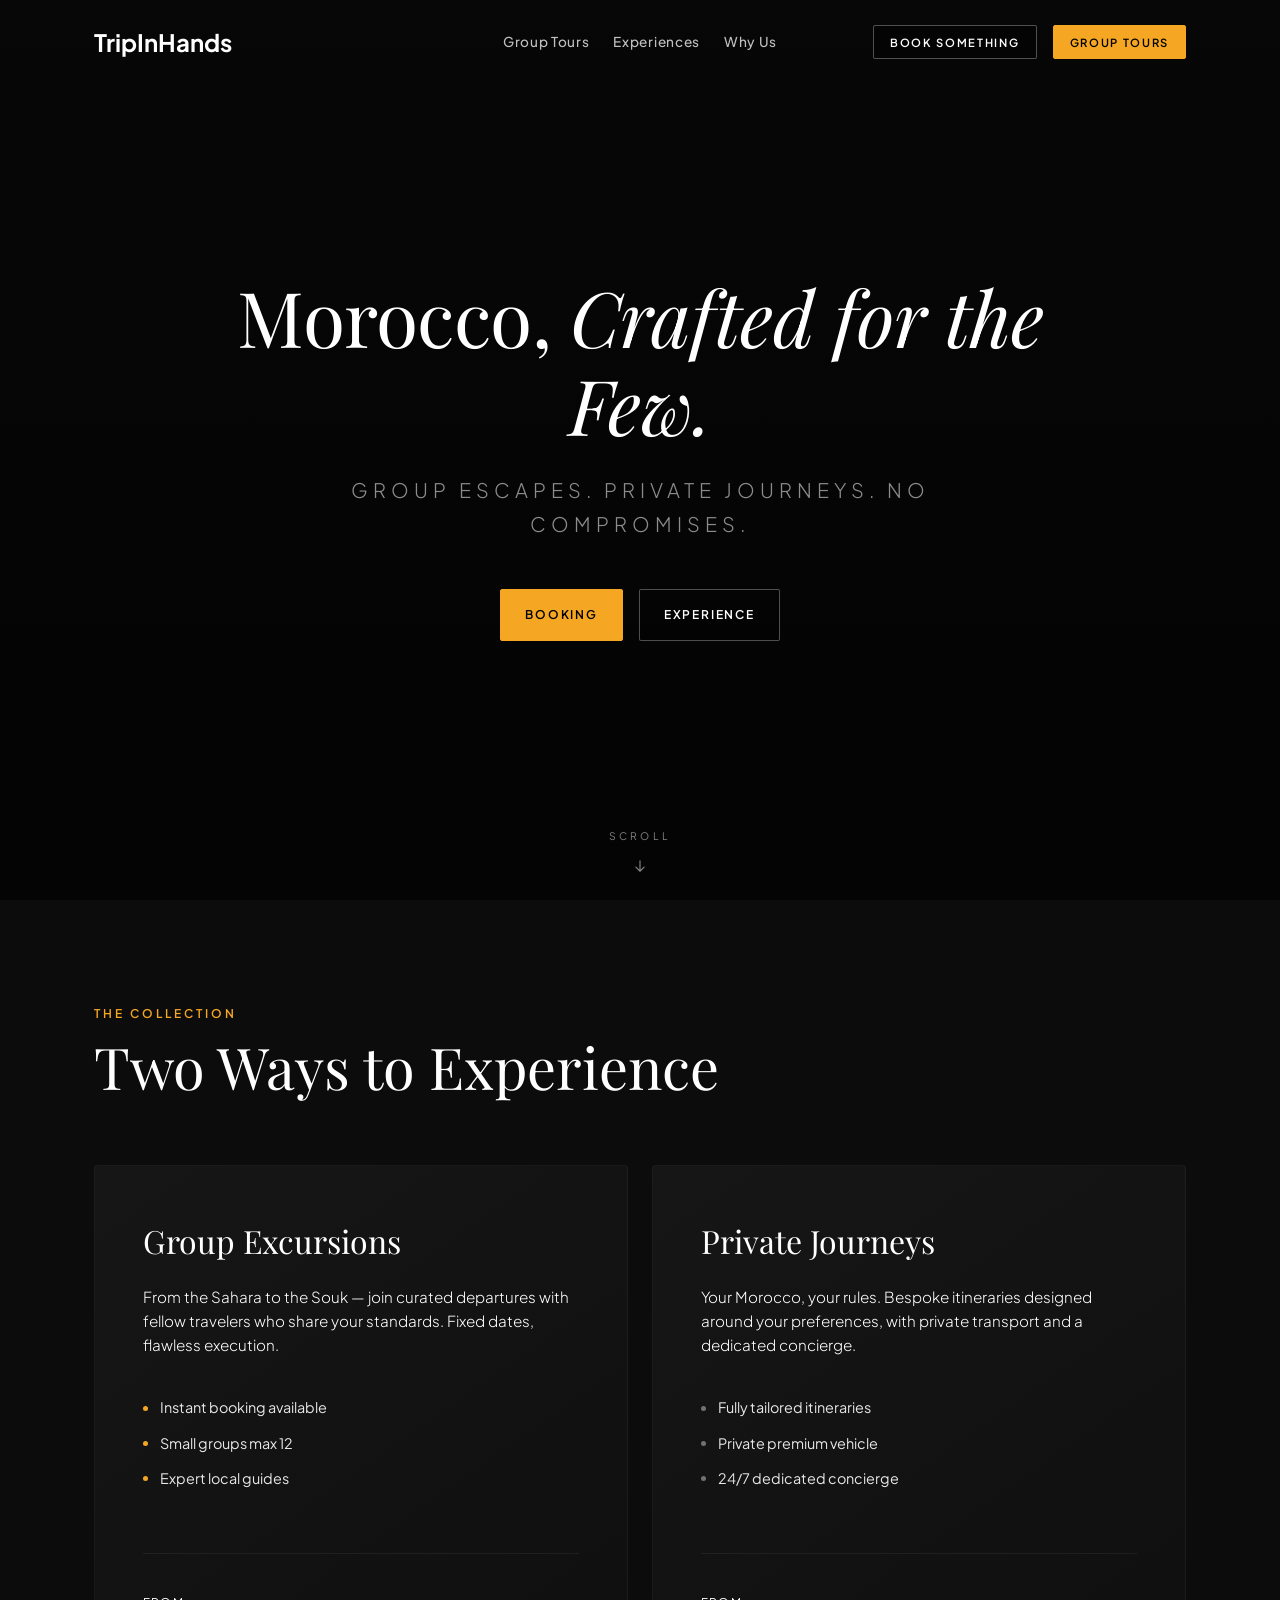
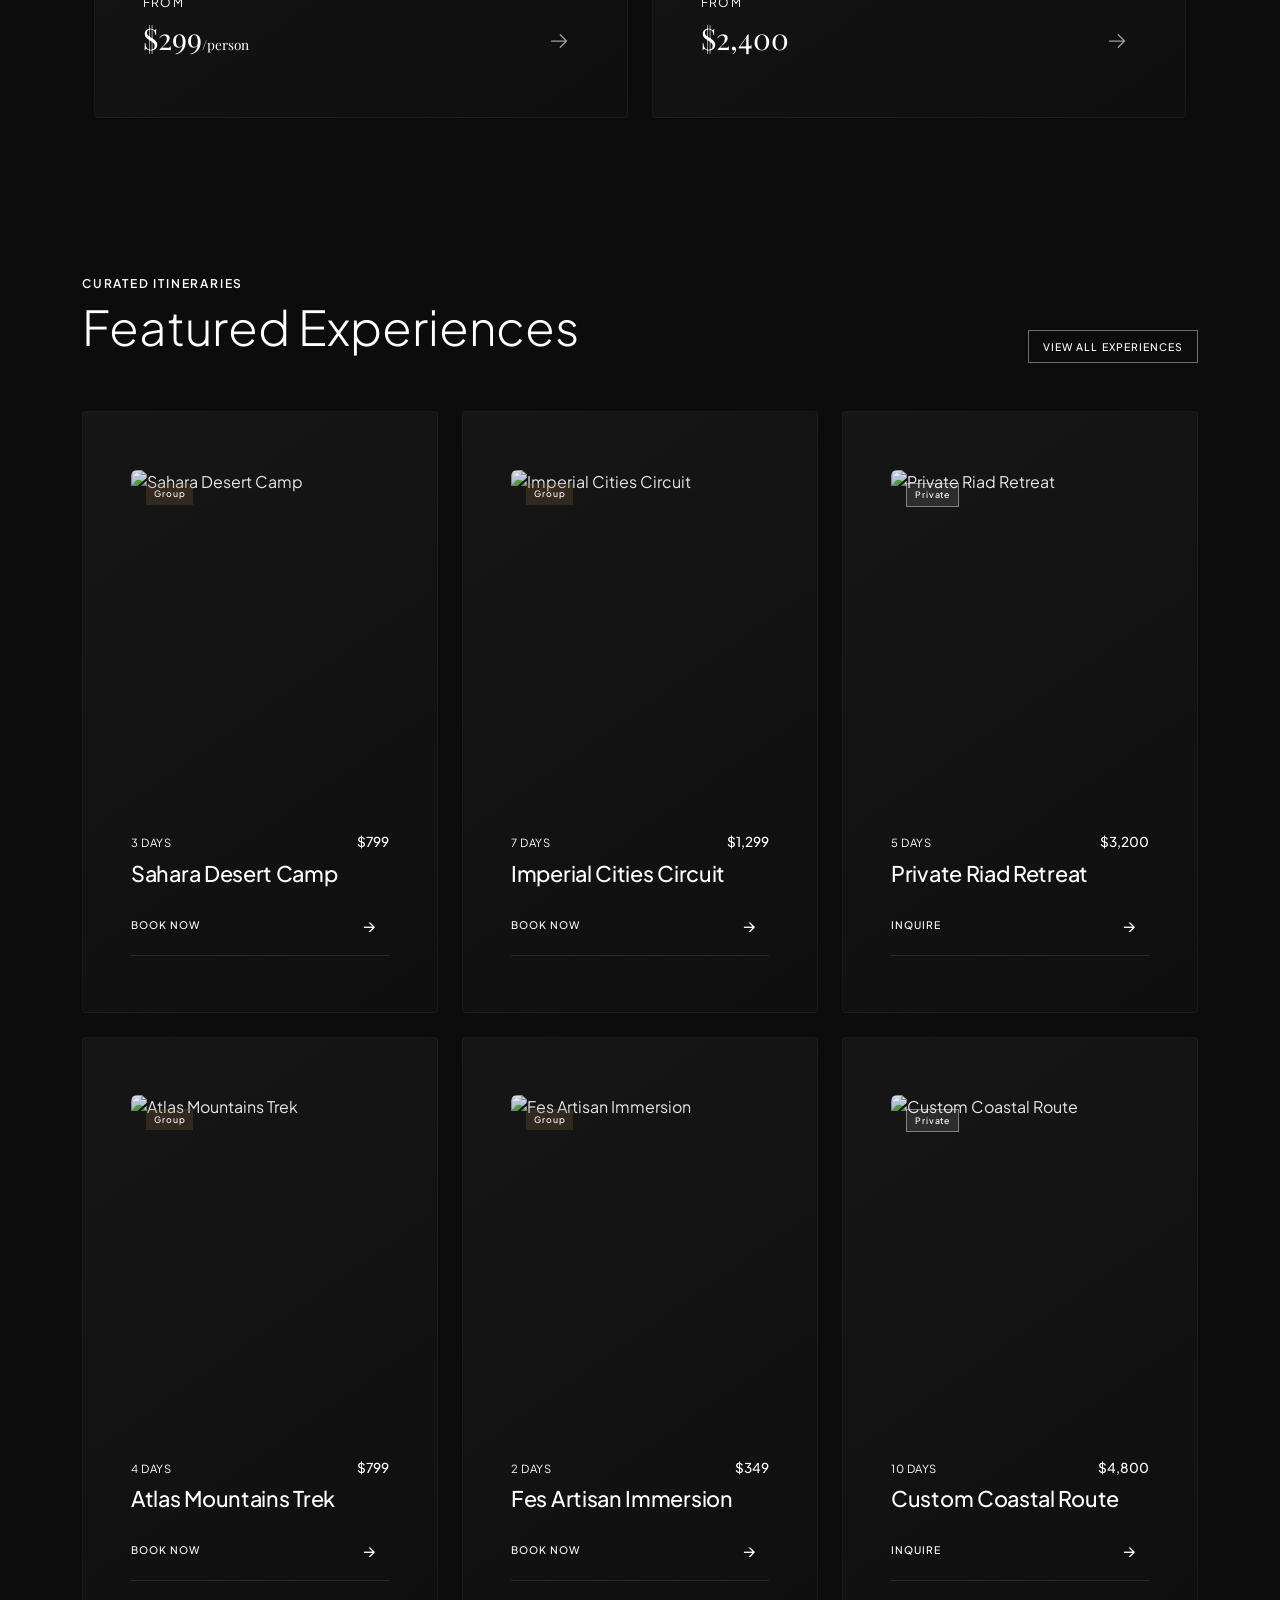
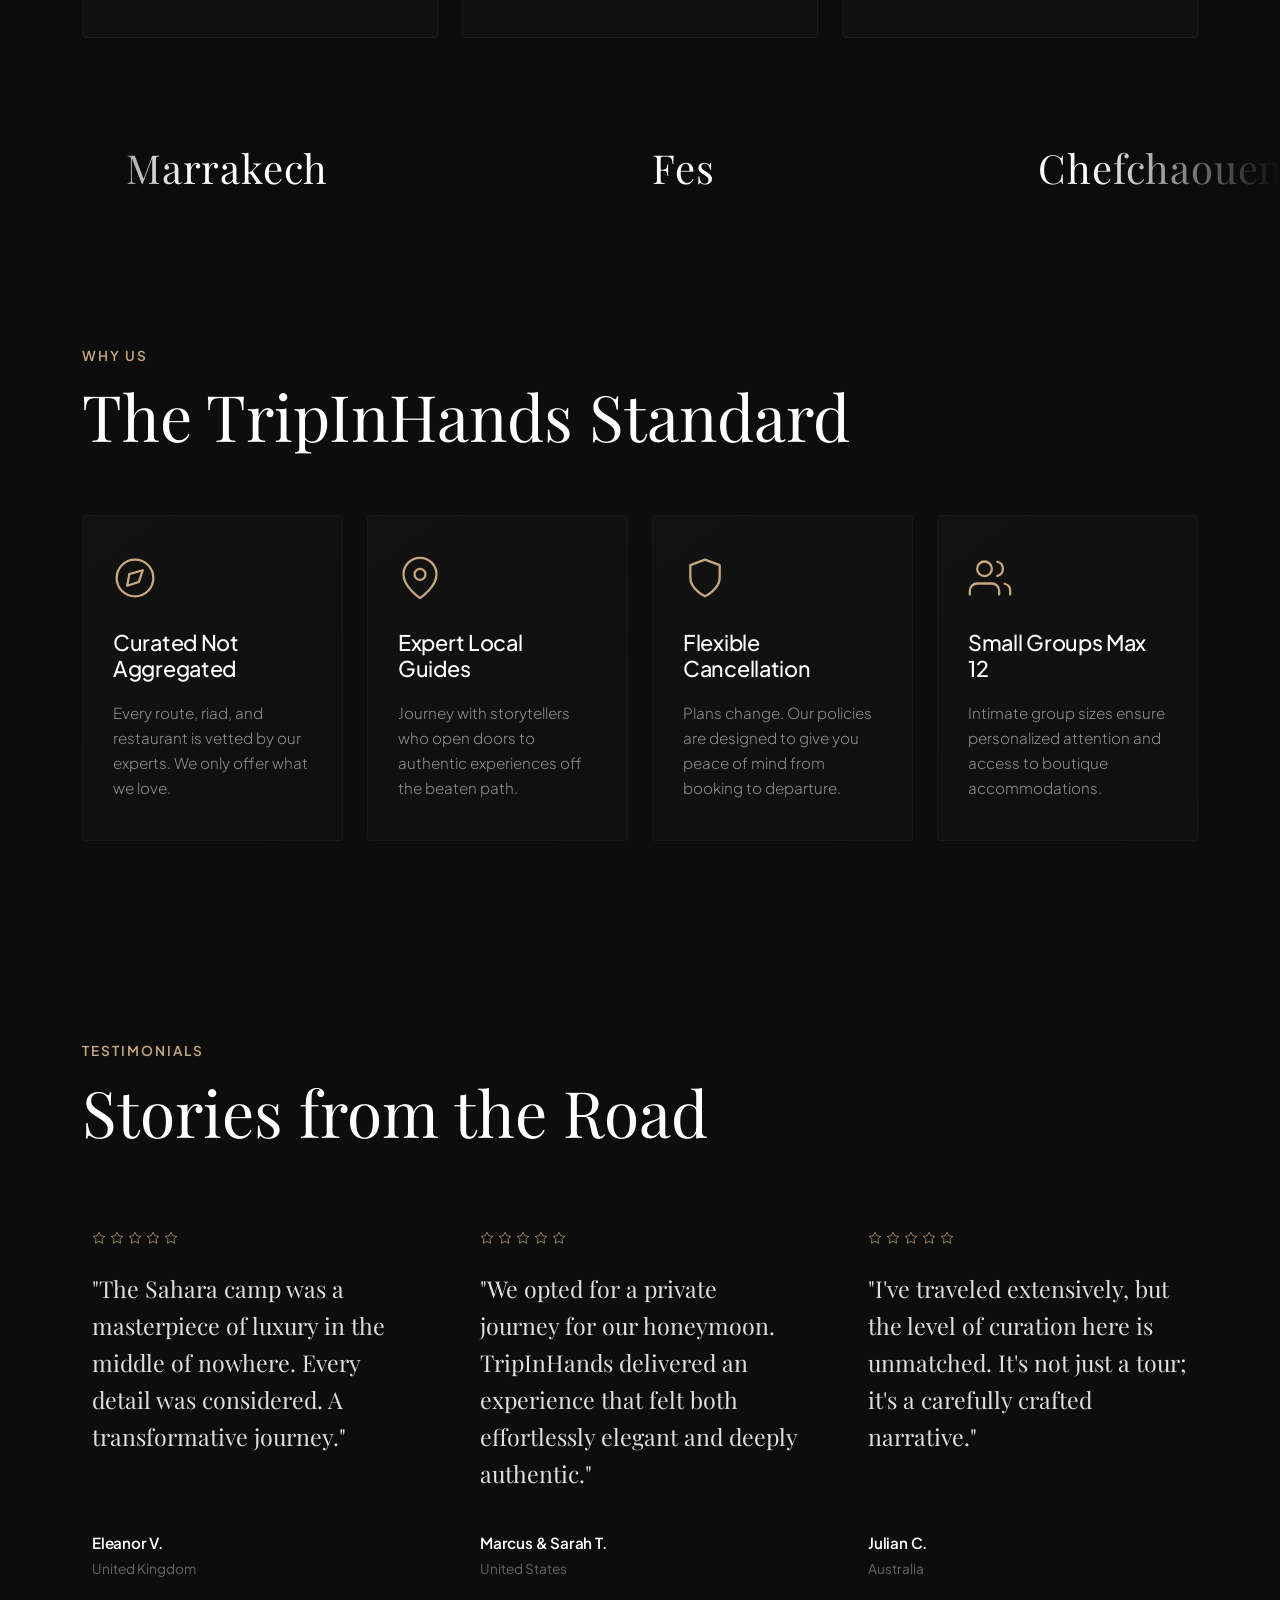
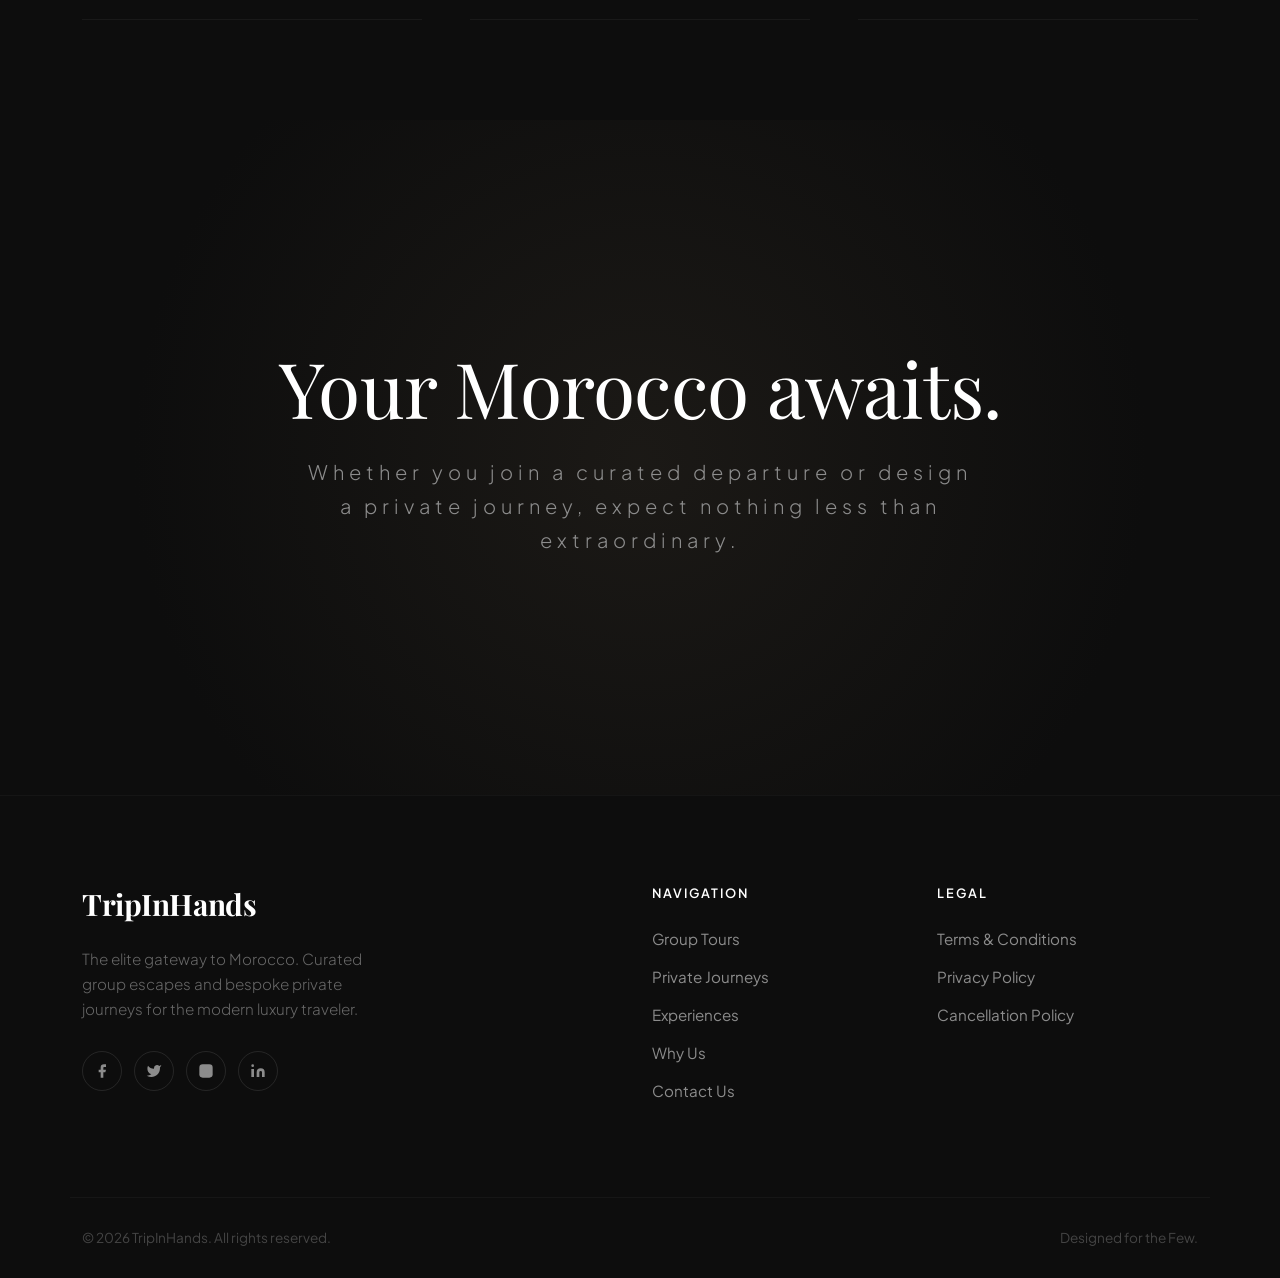
==== commit 41a3a759: "fix the buttons in the phone size" ====
--- a/index.html
+++ b/index.html
@@ -105,9 +105,9 @@
             <div
               class="d-flex flex-column flex-sm-row justify-content-center gap-3 max-w-md mx-auto"
             >
-              <a href="#" class="btn btn-gold px-4 py-3">Browse Group Tours</a>
-              <a href="#" class="btn btn-outline-white px-4 py-3"
-                >Design Your Journey</a
+              <a href="book.html" class="btn btn-gold px-4 py-3">booking</a>
+              <a href="#experience" class="btn btn-outline-white px-4 py-3"
+                >Experience</a
               >
             </div>
           </div>
